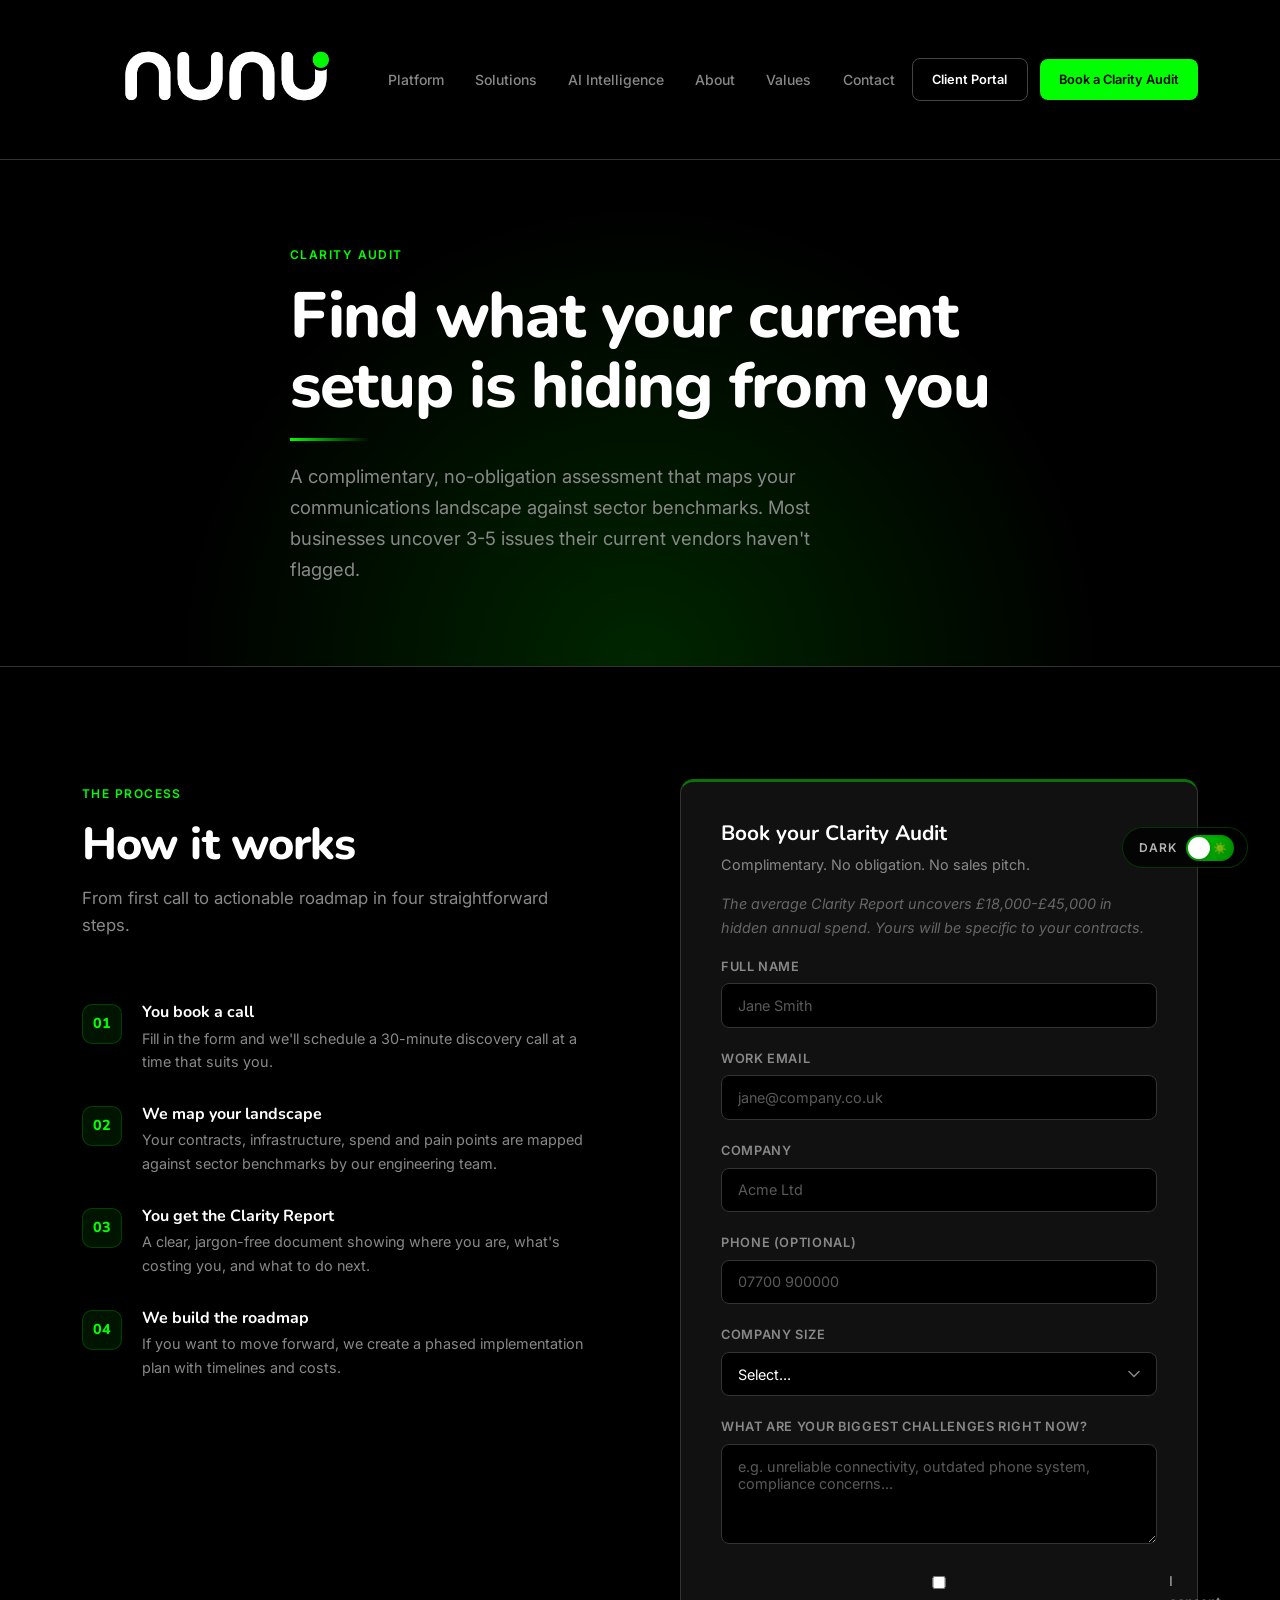
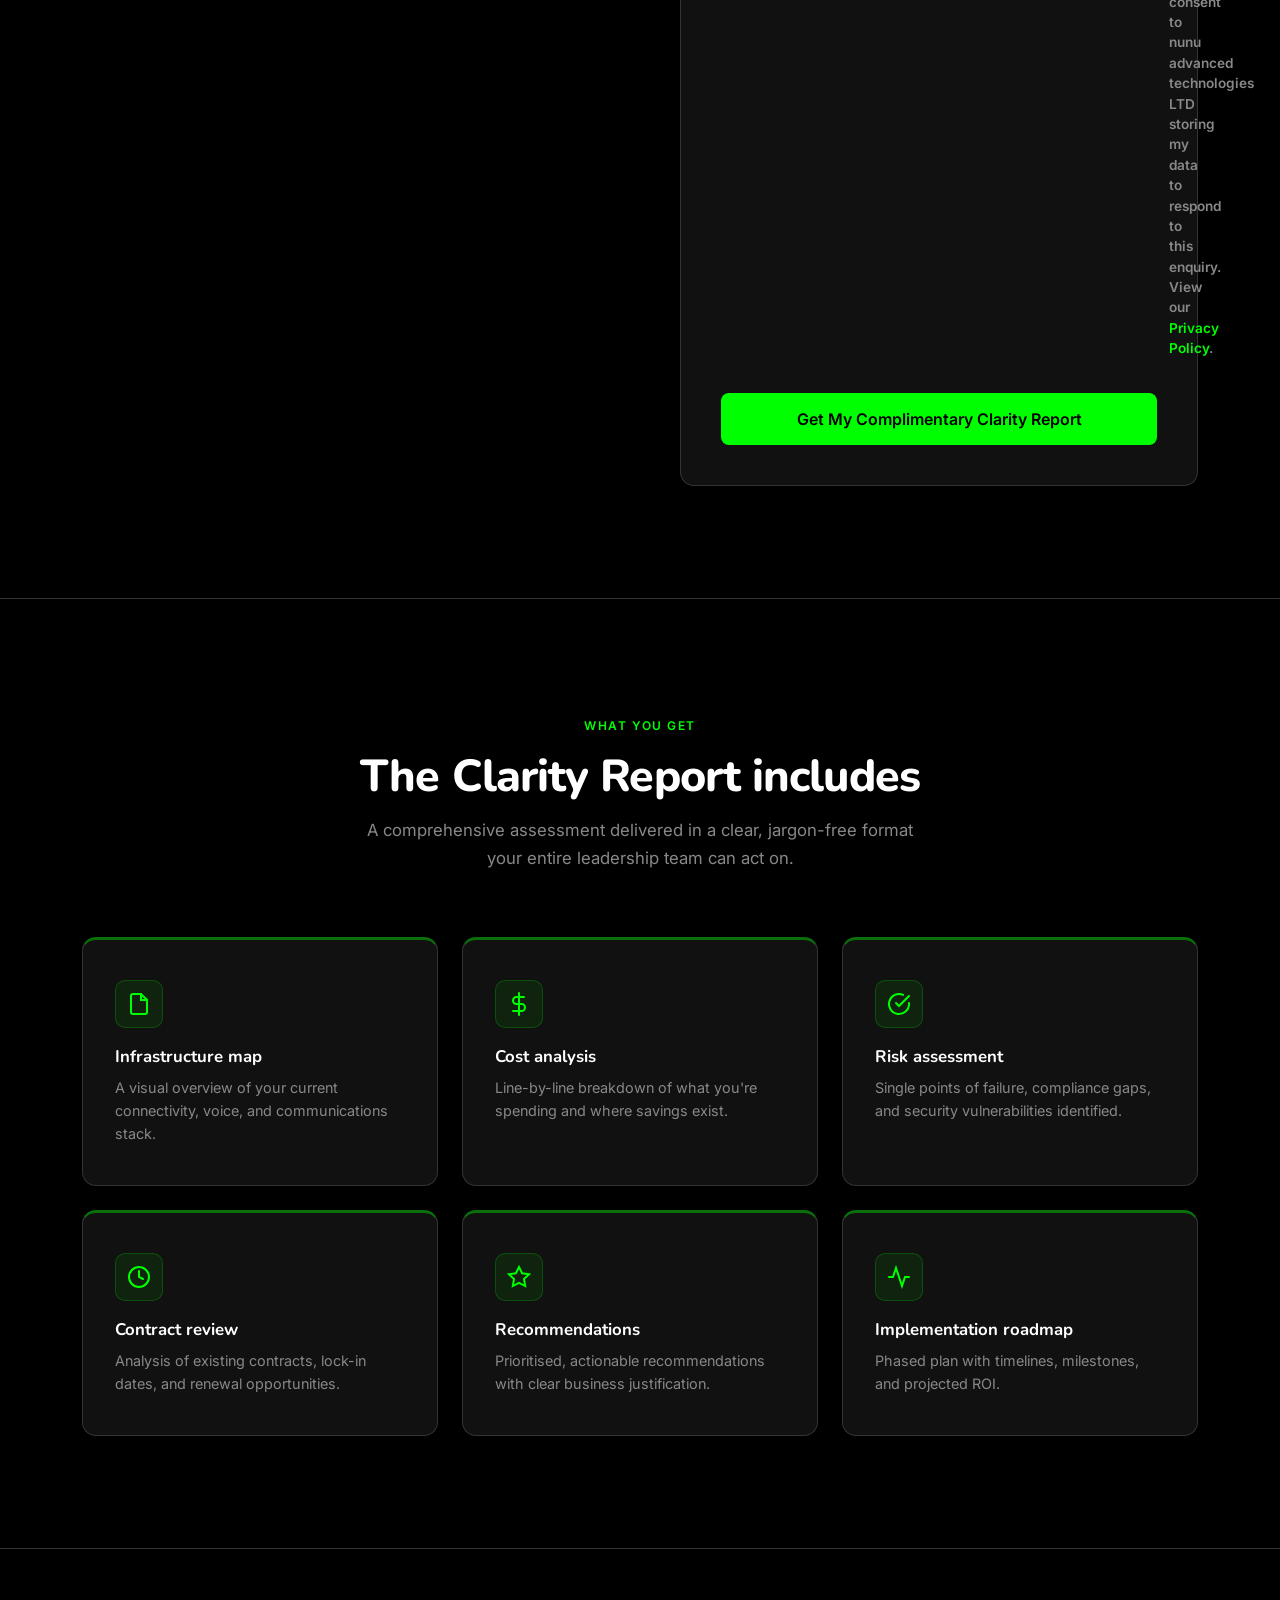
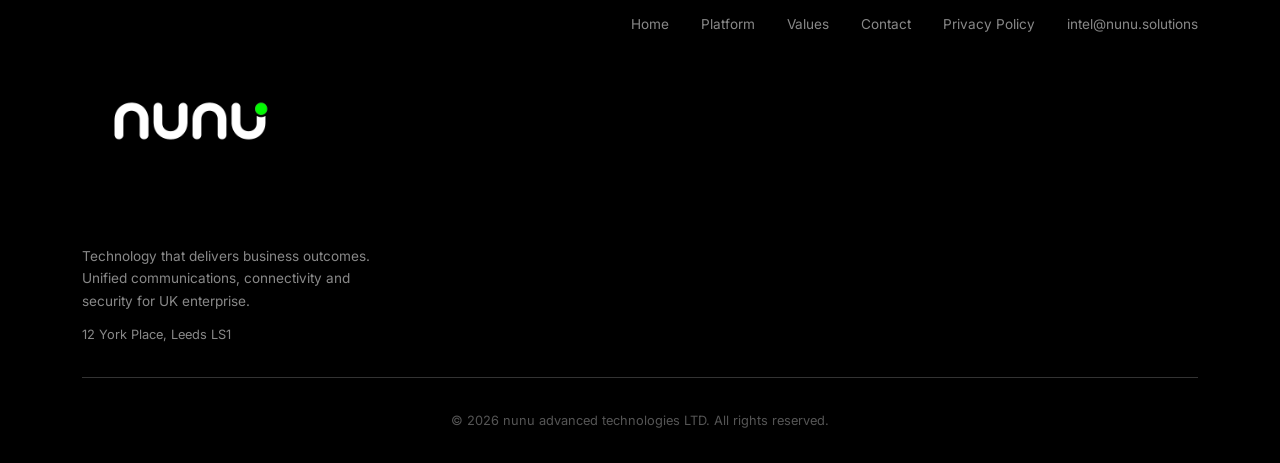
==== clarity-audit.html @ 564204bb "Light mode: pure white card backgrounds, no grey Replace all #F5F5F5 card backgrounds with #FFFFFF s" ====
<!DOCTYPE html>
<html lang="en">
<head>
    <meta charset="UTF-8">
    <meta name="viewport" content="width=device-width, initial-scale=1.0">
    <title>Free Clarity Audit | Communications Assessment | nunu</title>
    <link rel="icon" type="image/svg+xml" href="favicon.svg">
    <meta name="description" content="Book a free Clarity Audit. We assess your communications infrastructure, identify savings and give you a clear, actionable roadmap. No obligation.">
    <link rel="canonical" href="https://nunu.solutions/clarity-audit.html">
    <meta property="og:type" content="website">
    <meta property="og:url" content="https://nunu.solutions/clarity-audit.html">
    <meta property="og:title" content="Free Clarity Audit | Communications Assessment | nunu">
    <meta property="og:description" content="Book a free Clarity Audit. We assess your communications infrastructure, identify savings and give you a clear, actionable roadmap.">
    <meta property="og:image" content="https://nunu.solutions/nunu_Logo_High_Res_Asset.png">
    <meta name="twitter:card" content="summary">
    <meta name="twitter:title" content="Free Clarity Audit | Communications Assessment | nunu">
    <meta name="twitter:description" content="Book a free Clarity Audit. We assess your communications infrastructure, identify savings and give you a clear, actionable roadmap.">
    <link rel="stylesheet" href="theme-toggle.css?v=7">
    <script>(function(){var t=localStorage.getItem('nunu-theme');if(t)document.documentElement.setAttribute('data-theme',t);})()</script>
    <link rel="preconnect" href="https://fonts.googleapis.com">
    <link rel="preconnect" href="https://fonts.gstatic.com" crossorigin>
    <link href="https://fonts.googleapis.com/css2?family=Nunito:wght@400;600;700;800;900&family=Inter:wght@300;400;500;600&display=swap" rel="stylesheet">
    <style>
        *, *::before, *::after { box-sizing: border-box; margin: 0; padding: 0; }

        :root {
            --black: #000000;
            --white: #FFFFFF;
            --green: #00FF00;
            --muted: #888888;
            --border: #333333;
            --card-bg: #111111;
            --font-display: 'Nunito', sans-serif;
            --font-body: 'Inter', sans-serif;
            --nav-h: 160px;
            --max: 1180px;
            --ease: cubic-bezier(0.25, 0.46, 0.45, 0.94);
        }

        html { scroll-behavior: smooth; overflow-x: hidden; }

        body {
            background: var(--black);
            color: var(--white);
            font-family: var(--font-body);
            font-size: 16px;
            line-height: 1.65;
            overflow-x: hidden;
            -webkit-font-smoothing: antialiased;
        }

        h1, h2, h3, h4 { font-family: var(--font-display); font-weight: 800; line-height: 1.1; }
        h1 { font-size: clamp(2.4rem, 5vw, 4rem); letter-spacing: -0.02em; }
        h2 { font-size: clamp(1.8rem, 3.5vw, 2.8rem); letter-spacing: -0.02em; }
        h3 { font-size: 1.2rem; font-weight: 700; }
        p { color: var(--muted); }
        a { text-decoration: none; color: inherit; }

        .eyebrow {
            display: inline-block;
            font-family: var(--font-body);
            font-size: 0.75rem;
            font-weight: 600;
            letter-spacing: 0.12em;
            text-transform: uppercase;
            color: var(--green);
            margin-bottom: 1rem;
        }

        .container { max-width: var(--max); margin: 0 auto; padding: 0 2rem; }

        .btn {
            display: inline-flex;
            align-items: center;
            gap: 0.5rem;
            font-family: var(--font-body);
            font-size: 0.9rem;
            font-weight: 600;
            padding: 0.85rem 1.75rem;
            border-radius: 8px;
            cursor: pointer;
            transition: background 0.2s var(--ease), box-shadow 0.2s var(--ease), transform 0.2s var(--ease), border-color 0.2s var(--ease), color 0.2s var(--ease);
            border: none;
            white-space: nowrap;
        }

        .btn-primary { background: var(--green); color: var(--black); }
        .btn-primary:hover { background: #33ff33; box-shadow: 0 0 32px rgba(0,255,0,0.3); transform: translateY(-1px); }
        .btn-outline { background: transparent; color: var(--white); border: 1px solid #444; }
        .btn-outline:hover { border-color: var(--green); color: var(--green); transform: translateY(-1px); }
        .btn:active { transform: scale(0.97); }

        /* REVEAL ANIMATIONS */
        .reveal { opacity: 0; transform: translateY(30px); transition: opacity 0.7s var(--ease), transform 0.7s var(--ease); }
        .reveal.visible { opacity: 1; transform: translateY(0); }
        .reveal-delay-1 { transition-delay: 0.1s; }
        .reveal-delay-2 { transition-delay: 0.2s; }
        .reveal-delay-3 { transition-delay: 0.3s; }

        /* CURSOR GLOW */
        .cursor-glow {
            position: fixed;
            width: 600px;
            height: 600px;
            border-radius: 50%;
            background: radial-gradient(circle, rgba(0,255,0,0.06) 0%, transparent 70%);
            pointer-events: none;
            z-index: 0;
            transform: translate(-50%, -50%);
            transition: opacity 0.3s;
            opacity: 0;
        }
        .cursor-glow.active { opacity: 1; }

        /* GLOBAL POLISH */
        ::selection { background: rgba(0,255,0,0.25); color: var(--white); }
        a:focus-visible, .btn:focus-visible, button:focus-visible, input:focus-visible, select:focus-visible, textarea:focus-visible {
            outline: 2px solid var(--green);
            outline-offset: 2px;
        }
        html { scrollbar-width: thin; scrollbar-color: rgba(0,255,0,0.3) transparent; }
        ::-webkit-scrollbar { width: 8px; }
        ::-webkit-scrollbar-track { background: transparent; }
        ::-webkit-scrollbar-thumb { background: rgba(0,255,0,0.3); border-radius: 4px; }
        ::-webkit-scrollbar-thumb:hover { background: rgba(0,255,0,0.5); }

        /* PAGE TRANSITIONS */
        body {
            animation: page-fade-in 0.4s var(--ease) both;
        }
        @keyframes page-fade-in {
            from { opacity: 0; }
            to { opacity: 1; }
        }
        body.page-leaving {
            animation: page-fade-out 0.25s var(--ease) both;
        }
        @keyframes page-fade-out {
            from { opacity: 1; }
            to { opacity: 0; }
        }

        @keyframes fade-slide-up {
            from { opacity: 0; transform: translateY(25px); }
            to { opacity: 1; transform: translateY(0); }
        }
        .page-hero-inner > * {
            opacity: 0;
            animation: fade-slide-up 0.8s var(--ease) forwards;
        }
        .page-hero-inner .eyebrow { animation-delay: 0.1s; }
        .page-hero-inner h1 { animation-delay: 0.25s; }
        .page-hero-inner p { animation-delay: 0.4s; }

        .page-hero-inner h1::after {
            content: '';
            display: block;
            width: 0;
            height: 3px;
            background: linear-gradient(90deg, var(--green), transparent);
            margin-top: 1rem;
            animation: accent-grow 1s var(--ease) 0.6s forwards;
        }
        @keyframes accent-grow {
            to { width: 80px; }
        }

        /* NAV */
        nav {
            position: fixed;
            top: 0; left: 0; right: 0;
            z-index: 100;
            height: var(--nav-h);
            display: flex;
            align-items: center;
            background: rgba(0,0,0,0.92);
            backdrop-filter: blur(20px);
            -webkit-backdrop-filter: blur(20px);
            border-bottom: 1px solid var(--border);
        }
        .nav-inner {
            display: flex;
            align-items: center;
            justify-content: space-between;
            width: 100%;
            max-width: var(--max);
            margin: 0 auto;
            padding: 0 2rem;
        }
        .nav-logo img { height: 288px; width: auto; filter: brightness(0) invert(1); }
        .nav-links { display: flex; align-items: center; gap: 0.25rem; list-style: none; }
        .nav-links a {
            font-size: 0.875rem;
            font-weight: 500;
            color: var(--muted);
            padding: 0.5rem 0.85rem;
            border-radius: 6px;
            transition: color 0.2s, background 0.2s;
            white-space: nowrap;
        }
        .nav-links a:hover { color: var(--green); background: rgba(0,255,0,0.05); }
        .nav-actions { display: flex; align-items: center; gap: 0.75rem; }
        .nav-hamburger { display: none; flex-direction: column; gap: 5px; cursor: pointer; padding: 0.5rem; background: none; border: none; }
        .nav-hamburger span { display: block; width: 22px; height: 2px; background: var(--white); border-radius: 2px; transition: transform 0.3s var(--ease), opacity 0.3s var(--ease); }
        .nav-hamburger.active span:nth-child(1) { transform: rotate(45deg) translate(5px, 5px); }
        .nav-hamburger.active span:nth-child(2) { opacity: 0; }
        .nav-hamburger.active span:nth-child(3) { transform: rotate(-45deg) translate(5px, -5px); }
        .mobile-menu { position: fixed; inset: 0; z-index: 99; background: rgba(0,0,0,0.97); backdrop-filter: blur(20px); -webkit-backdrop-filter: blur(20px); display: flex; flex-direction: column; align-items: center; justify-content: center; gap: 0.5rem; opacity: 0; pointer-events: none; transition: opacity 0.3s var(--ease); }
        .mobile-menu.open { opacity: 1; pointer-events: auto; }
        .mobile-menu a { font-family: var(--font-display); font-size: 1.75rem; font-weight: 800; color: var(--white); padding: 0.5rem 1rem; transition: color 0.2s, transform 0.3s var(--ease), opacity 0.3s var(--ease); transform: translateY(10px); opacity: 0; }
        .mobile-menu.open a { transform: translateY(0); opacity: 1; }
        .mobile-menu.open a:nth-child(1) { transition-delay: 0.05s; }
        .mobile-menu.open a:nth-child(2) { transition-delay: 0.1s; }
        .mobile-menu.open a:nth-child(3) { transition-delay: 0.15s; }
        .mobile-menu.open a:nth-child(4) { transition-delay: 0.2s; }
        .mobile-menu.open a:nth-child(5) { transition-delay: 0.25s; }
        .mobile-menu.open a:nth-child(6) { transition-delay: 0.3s; }
        .mobile-menu.open a:nth-child(7) { transition-delay: 0.35s; }
        .mobile-menu.open a:nth-child(8) { transition-delay: 0.4s; }
        .mobile-menu a:hover { color: var(--green); }
        .mobile-menu .btn { margin-top: 1rem; font-size: 1rem; padding: 1rem 2rem; }
        .mobile-close { position: absolute; top: 1.5rem; right: 1.5rem; background: none; border: none; color: var(--white); font-size: 2rem; cursor: pointer; line-height: 1; }

        @media (max-width: 1024px) {
            .nav-links a { font-size: 0.8rem; padding: 0.4rem 0.6rem; }
            .nav-actions .btn { font-size: 0.8rem; padding: 0.65rem 1.25rem; }
        }

        @media (max-width: 768px) {
            .nav-links { display: none; }
            .nav-actions .btn { display: none; }
            .nav-hamburger { display: flex; }
            .nav-logo img { height: 80px; }
            nav { --nav-h: 100px; }
            .nav-actions .btn-primary { font-size: 0.78rem; padding: 0.65rem 1rem; }
            .nav-actions .btn { font-size: 0.8rem; padding: 0.6rem 1rem; }
        }

        @media (prefers-reduced-motion: reduce) {
            *, *::before, *::after {
                animation-duration: 0.01ms !important;
                transition-duration: 0.01ms !important;
            }
            .cursor-glow { display: none !important; }
            .reveal { opacity: 1; transform: none; }
        }

        /* PAGE HERO */
        .page-hero {
            min-height: 60vh;
            display: flex;
            align-items: center;
            position: relative;
            overflow: hidden;
            padding: calc(var(--nav-h) + 5rem) 0 5rem;
            border-bottom: 1px solid var(--border);
        }
        .page-hero::before {
            content: '';
            position: absolute;
            inset: 0;
            z-index: 0;
            background: radial-gradient(circle 60vw at 50% 100%, rgba(0,255,0,0.15) 0%, transparent 60%);
        }
        .page-hero-inner {
            max-width: 700px;
            position: relative;
            z-index: 1;
        }
        .page-hero p {
            font-size: 1.15rem;
            margin-top: 1.25rem;
            max-width: 580px;
            line-height: 1.7;
        }

        /* PROCESS SECTION */
        .process-section {
            padding: 7rem 0;
            position: relative;
        }
        .process-header {
            margin-bottom: 4rem;
        }
        .process-header h2 { margin-bottom: 1rem; }
        .process-header p { max-width: 560px; font-size: 1.05rem; }

        .audit-layout {
            display: grid;
            grid-template-columns: 1fr 1fr;
            gap: 5rem;
        }

        .process-steps { display: flex; flex-direction: column; gap: 2rem; }
        .process-step { display: flex; gap: 1.25rem; align-items: flex-start; }
        .step-num {
            flex-shrink: 0;
            width: 40px;
            height: 40px;
            border-radius: 10px;
            background: rgba(0,255,0,0.08);
            border: 1px solid rgba(0,255,0,0.2);
            display: flex;
            align-items: center;
            justify-content: center;
            font-family: var(--font-display);
            font-weight: 800;
            font-size: 0.9rem;
            color: var(--green);
        }
        .step-content h4 { font-size: 1rem; font-weight: 700; margin-bottom: 0.3rem; }
        .step-content p { font-size: 0.9rem; }

        /* FORM */
        .audit-form-card {
            background: var(--card-bg);
            border: 1px solid var(--border);
            border-top: 3px solid rgba(0,255,0,0.4);
            border-radius: 14px;
            padding: 2.5rem;
            position: sticky;
            top: calc(var(--nav-h) + 2rem);
            transition: border-color 0.3s, box-shadow 0.3s;
        }
        .audit-form-card:hover {
            border-top-color: var(--green);
            box-shadow: 0 0 30px rgba(0,255,0,0.08);
        }
        .audit-form-card h3 { font-size: 1.3rem; margin-bottom: 0.5rem; }
        .audit-form-card > p { font-size: 0.9rem; margin-bottom: 1rem; }
        .form-group { margin-bottom: 1.25rem; }
        .form-group label {
            display: block;
            font-size: 0.8rem;
            font-weight: 600;
            color: var(--muted);
            margin-bottom: 0.4rem;
            text-transform: uppercase;
            letter-spacing: 0.05em;
        }
        .form-group input, .form-group select, .form-group textarea {
            width: 100%;
            background: var(--black);
            border: 1px solid var(--border);
            border-radius: 8px;
            padding: 0.8rem 1rem;
            color: var(--white);
            font-family: var(--font-body);
            font-size: 0.9rem;
            transition: border-color 0.2s;
        }
        .form-group input:focus, .form-group select:focus, .form-group textarea:focus {
            outline: none;
            border-color: var(--green);
            box-shadow: 0 0 20px rgba(0,255,0,0.15);
        }
        .form-group input::placeholder, .form-group textarea::placeholder {
            color: rgba(255,255,255,0.35);
        }
        .form-group textarea { resize: vertical; min-height: 100px; }
        .form-group select {
            appearance: none;
            background-image: url("data:image/svg+xml,%3Csvg width='12' height='8' viewBox='0 0 12 8' fill='none' xmlns='http://www.w3.org/2000/svg'%3E%3Cpath d='M1 1.5L6 6.5L11 1.5' stroke='%23888' stroke-width='1.5' stroke-linecap='round'/%3E%3C/svg%3E");
            background-repeat: no-repeat;
            background-position: right 1rem center;
            padding-right: 2.5rem;
        }
        .form-submit {
            width: 100%;
            margin-top: 0.5rem;
            justify-content: center;
            font-size: 1rem;
            padding: 1rem;
        }
        .btn-primary.loading {
            pointer-events: none;
            opacity: 0.7;
            position: relative;
        }
        .btn-primary.loading::after {
            content: '';
            width: 16px;
            height: 16px;
            border: 2px solid transparent;
            border-top-color: var(--black);
            border-radius: 50%;
            animation: spin 0.6s linear infinite;
            margin-left: 0.5rem;
        }
        @keyframes spin {
            to { transform: rotate(360deg); }
        }

        /* CURIOSITY TEASER */
        .curiosity-teaser {
            font-size: 0.85rem;
            color: #666;
            font-style: italic;
            margin-bottom: 1.5rem;
        }

        /* DELIVERABLES */
        .deliverables {
            padding: 7rem 0;
            border-top: 1px solid var(--border);
        }
        .deliverables-header {
            text-align: center;
            margin-bottom: 4rem;
        }
        .deliverables-header h2 {
            margin-bottom: 1rem;
        }
        .deliverables-header p {
            max-width: 560px;
            margin: 0 auto;
            font-size: 1.05rem;
        }
        .deliverables-grid {
            display: grid;
            grid-template-columns: repeat(3, 1fr);
            gap: 1.5rem;
        }
        .deliverable-card {
            background: var(--card-bg);
            border: 1px solid var(--border);
            border-top: 3px solid rgba(0,255,0,0.4);
            border-radius: 14px;
            padding: 2.5rem 2rem;
            position: relative;
            overflow: hidden;
            transition: border-color 0.3s, box-shadow 0.3s, transform 0.3s var(--ease);
        }
        .deliverable-card::before {
            content: '';
            position: absolute;
            inset: -1px;
            border-radius: 14px;
            padding: 1px;
            background: linear-gradient(135deg, transparent 40%, rgba(0,255,0,0.6) 50%, transparent 60%);
            background-size: 300% 300%;
            -webkit-mask: linear-gradient(#fff 0 0) content-box, linear-gradient(#fff 0 0);
            -webkit-mask-composite: xor;
            mask-composite: exclude;
            opacity: 0;
            transition: opacity 0.3s var(--ease);
            pointer-events: none;
        }
        .deliverable-card:hover::before {
            opacity: 1;
            animation: border-glow 2s linear infinite;
        }
        @keyframes border-glow {
            0% { background-position: 0% 0%; }
            50% { background-position: 100% 100%; }
            100% { background-position: 0% 0%; }
        }
        .deliverable-card:hover {
            border-top-color: var(--green);
            box-shadow: 0 0 40px rgba(0,255,0,0.15), inset 0 1px 0 rgba(255,255,255,0.03);
            transform: translateY(-3px);
            position: relative;
            z-index: 2;
        }
        .deliverable-icon {
            width: 48px;
            height: 48px;
            border-radius: 10px;
            background: rgba(0,255,0,0.08);
            border: 1px solid rgba(0,255,0,0.2);
            display: flex;
            align-items: center;
            justify-content: center;
            color: var(--green);
            margin-bottom: 1.25rem;
        }
        .deliverable-card h3 { margin-bottom: 0.6rem; font-size: 1.05rem; }
        .deliverable-card p { font-size: 0.9rem; line-height: 1.6; }

        @media (min-width: 769px) and (max-width: 1024px) {
            .deliverables-grid { grid-template-columns: repeat(2, 1fr); }
        }
        @media (max-width: 768px) {
            .audit-layout { grid-template-columns: 1fr; gap: 3rem; }
            .audit-form-card { position: static; }
            .deliverables-grid { grid-template-columns: 1fr; max-width: 400px; margin: 0 auto; }
            .page-hero { min-height: auto; padding-top: calc(var(--nav-h) + 2rem); padding-bottom: 3rem; }
        }

        /* FOOTER */
        footer {
            padding: 4rem 0 2rem;
            border-top: 1px solid var(--border);
        }
        .footer-inner {
            display: flex;
            align-items: flex-start;
            justify-content: space-between;
            flex-wrap: wrap;
            gap: 2rem;
        }
        .footer-logo img {
            height: 216px;
            width: auto;
            margin-bottom: 1rem;
            display: block;
            filter: brightness(0) invert(1);
        }
        .footer-links {
            display: flex;
            gap: 2rem;
            flex-wrap: wrap;
        }
        .footer-links a {
            font-size: 0.85rem;
            color: var(--muted);
            transition: color 0.2s;
        }
        .footer-links a:hover { color: var(--white); }
        .footer-copy {
            width: 100%;
            text-align: center;
            padding-top: 2rem;
            margin-top: 2rem;
            border-top: 1px solid var(--border);
            font-size: 0.8rem;
            color: #555;
        }

        .mobile-close { min-width: 44px; min-height: 44px; display: flex; align-items: center; justify-content: center; }

        @media (max-width: 768px) {
            .footer-logo img { height: 80px; }
            .footer-links a { padding: 0.5rem 0; display: inline-block; min-height: 44px; line-height: 44px; }
            .audit-form-card { padding: 1.5rem; }
        }

        @media (max-width: 375px) {
            .container { padding: 0 1rem; }
        }
    </style>
</head>
<body>
<div class="cursor-glow" id="cursor-glow"></div>

<!-- NAV -->
<nav>
    <div class="nav-inner">
        <a class="nav-logo" href="index.html">
            <img src="nunu_Logo_High_Res_Asset.png" alt="nunu">
        </a>
        <ul class="nav-links">
            <li><a href="platform.html">Platform</a></li>
            <li><a href="index.html#solutions">Solutions</a></li>
            <li><a href="index.html#ai-intelligence">AI Intelligence</a></li>
            <li><a href="index.html#about">About</a></li>
            <li><a href="values.html">Values</a></li>
            <li><a href="contact-us.html">Contact</a></li>
        </ul>
        <div class="nav-actions">
            <a href="portal.html" class="btn btn-outline" style="font-size:0.8rem; padding:0.6rem 1.2rem;">Client Portal</a>
            <a href="clarity-audit.html" class="btn btn-primary" style="font-size:0.8rem; padding:0.6rem 1.2rem;">Book a Clarity Audit</a>
            <button class="nav-hamburger" id="hamburger" aria-label="Open menu">
                <span></span><span></span><span></span>
            </button>
        </div>
    </div>
</nav>

<!-- MOBILE MENU -->
<div class="mobile-menu" id="mobile-menu">
    <button class="mobile-close" id="mobile-close" aria-label="Close menu">&times;</button>
    <a href="platform.html">Platform</a>
    <a href="index.html#solutions">Solutions</a>
    <a href="index.html#ai-intelligence">AI Intelligence</a>
    <a href="index.html#about">About</a>
    <a href="values.html">Values</a>
    <a href="contact-us.html">Contact</a>
    <a href="portal.html">Client Portal</a>
    <a class="btn btn-primary" href="clarity-audit.html">Book a Clarity Audit</a>
</div>

<main>

<!-- PAGE HERO -->
<section class="page-hero">
    <div class="container">
        <div class="page-hero-inner reveal">
            <span class="eyebrow">Clarity Audit</span>
            <h1>Find what your current setup is hiding from you</h1>
            <p>A complimentary, no-obligation assessment that maps your communications landscape against sector benchmarks. Most businesses uncover 3-5 issues their current vendors haven't flagged.</p>
        </div>
    </div>
</section>

<!-- PROCESS + FORM -->
<section class="process-section">
    <div class="container">
        <div class="audit-layout">
            <div class="reveal">
                <div class="process-header">
                    <span class="eyebrow">The Process</span>
                    <h2>How it works</h2>
                    <p>From first call to actionable roadmap in four straightforward steps.</p>
                </div>
                <div class="process-steps">
                    <div class="process-step">
                        <div class="step-num">01</div>
                        <div class="step-content">
                            <h4>You book a call</h4>
                            <p>Fill in the form and we'll schedule a 30-minute discovery call at a time that suits you.</p>
                        </div>
                    </div>
                    <div class="process-step">
                        <div class="step-num">02</div>
                        <div class="step-content">
                            <h4>We map your landscape</h4>
                            <p>Your contracts, infrastructure, spend and pain points are mapped against sector benchmarks by our engineering team.</p>
                        </div>
                    </div>
                    <div class="process-step">
                        <div class="step-num">03</div>
                        <div class="step-content">
                            <h4>You get the Clarity Report</h4>
                            <p>A clear, jargon-free document showing where you are, what's costing you, and what to do next.</p>
                        </div>
                    </div>
                    <div class="process-step">
                        <div class="step-num">04</div>
                        <div class="step-content">
                            <h4>We build the roadmap</h4>
                            <p>If you want to move forward, we create a phased implementation plan with timelines and costs.</p>
                        </div>
                    </div>
                </div>
            </div>

            <div class="audit-form-card reveal reveal-delay-1">
                <h3>Book your Clarity Audit</h3>
                <p>Complimentary. No obligation. No sales pitch.</p>
                <p class="curiosity-teaser">The average Clarity Report uncovers &pound;18,000-&pound;45,000 in hidden annual spend. Yours will be specific to your contracts.</p>
                <form action="#" method="POST">
                    <div class="form-group">
                        <label for="name">Full name</label>
                        <input type="text" id="name" name="name" required placeholder="Jane Smith">
                    </div>
                    <div class="form-group">
                        <label for="email">Work email</label>
                        <input type="email" id="email" name="email" required placeholder="jane@company.co.uk">
                    </div>
                    <div class="form-group">
                        <label for="company">Company</label>
                        <input type="text" id="company" name="company" required placeholder="Acme Ltd">
                    </div>
                    <div class="form-group">
                        <label for="phone">Phone (optional)</label>
                        <input type="tel" id="phone" name="phone" placeholder="07700 900000">
                    </div>
                    <div class="form-group">
                        <label for="employees">Company size</label>
                        <select id="employees" name="employees">
                            <option value="">Select...</option>
                            <option>10–50 employees</option>
                            <option>51–200 employees</option>
                            <option>201–500 employees</option>
                            <option>500+ employees</option>
                        </select>
                    </div>
                    <div class="form-group">
                        <label for="message">What are your biggest challenges right now?</label>
                        <textarea id="message" name="message" placeholder="e.g. unreliable connectivity, outdated phone system, compliance concerns..."></textarea>
                    </div>
                    <div class="form-group" style="display: flex; align-items: flex-start; gap: 0.75rem; max-width: 100%;">
                        <input type="checkbox" id="gdpr-consent-audit" name="gdpr_consent" required style="margin-top: 0.3rem; accent-color: #00FF00; flex-shrink: 0;">
                        <label for="gdpr-consent-audit" style="font-size: 0.85rem; color: var(--muted); line-height: 1.5; text-transform: none; letter-spacing: normal; min-width: 0;">I consent to nunu advanced technologies LTD storing my data to respond to this enquiry. View our <a href="privacy.html" style="color: var(--green);">Privacy Policy</a>.</label>
                    </div>
                    <button type="submit" class="btn btn-primary form-submit">Get My Complimentary Clarity Report</button>
                </form>
            </div>
        </div>
    </div>
</section>

<!-- DELIVERABLES -->
<section class="deliverables">
    <div class="container">
        <div class="deliverables-header reveal">
            <span class="eyebrow">What you get</span>
            <h2>The Clarity Report includes</h2>
            <p>A comprehensive assessment delivered in a clear, jargon-free format your entire leadership team can act on.</p>
        </div>
        <div class="deliverables-grid">
            <div class="deliverable-card reveal reveal-delay-1">
                <div class="deliverable-icon">
                    <svg width="24" height="24" viewBox="0 0 24 24" fill="none" stroke="currentColor" stroke-width="2" stroke-linecap="round"><path d="M14 2H6a2 2 0 00-2 2v16a2 2 0 002 2h12a2 2 0 002-2V8z"/><polyline points="14 2 14 8 20 8"/></svg>
                </div>
                <h3>Infrastructure map</h3>
                <p>A visual overview of your current connectivity, voice, and communications stack.</p>
            </div>
            <div class="deliverable-card reveal reveal-delay-2">
                <div class="deliverable-icon">
                    <svg width="24" height="24" viewBox="0 0 24 24" fill="none" stroke="currentColor" stroke-width="2" stroke-linecap="round"><line x1="12" y1="1" x2="12" y2="23"/><path d="M17 5H9.5a3.5 3.5 0 000 7h5a3.5 3.5 0 010 7H6"/></svg>
                </div>
                <h3>Cost analysis</h3>
                <p>Line-by-line breakdown of what you're spending and where savings exist.</p>
            </div>
            <div class="deliverable-card reveal reveal-delay-3">
                <div class="deliverable-icon">
                    <svg width="24" height="24" viewBox="0 0 24 24" fill="none" stroke="currentColor" stroke-width="2" stroke-linecap="round"><path d="M22 11.08V12a10 10 0 11-5.93-9.14"/><polyline points="22 4 12 14.01 9 11.01"/></svg>
                </div>
                <h3>Risk assessment</h3>
                <p>Single points of failure, compliance gaps, and security vulnerabilities identified.</p>
            </div>
            <div class="deliverable-card reveal reveal-delay-1">
                <div class="deliverable-icon">
                    <svg width="24" height="24" viewBox="0 0 24 24" fill="none" stroke="currentColor" stroke-width="2" stroke-linecap="round"><circle cx="12" cy="12" r="10"/><polyline points="12 6 12 12 16 14"/></svg>
                </div>
                <h3>Contract review</h3>
                <p>Analysis of existing contracts, lock-in dates, and renewal opportunities.</p>
            </div>
            <div class="deliverable-card reveal reveal-delay-2">
                <div class="deliverable-icon">
                    <svg width="24" height="24" viewBox="0 0 24 24" fill="none" stroke="currentColor" stroke-width="2" stroke-linecap="round"><polygon points="12 2 15.09 8.26 22 9.27 17 14.14 18.18 21.02 12 17.77 5.82 21.02 7 14.14 2 9.27 8.91 8.26 12 2"/></svg>
                </div>
                <h3>Recommendations</h3>
                <p>Prioritised, actionable recommendations with clear business justification.</p>
            </div>
            <div class="deliverable-card reveal reveal-delay-3">
                <div class="deliverable-icon">
                    <svg width="24" height="24" viewBox="0 0 24 24" fill="none" stroke="currentColor" stroke-width="2" stroke-linecap="round"><polyline points="22 12 18 12 15 21 9 3 6 12 2 12"/></svg>
                </div>
                <h3>Implementation roadmap</h3>
                <p>Phased plan with timelines, milestones, and projected ROI.</p>
            </div>
        </div>
    </div>
</section>

</main>

<!-- FOOTER -->
<footer>
    <div class="container">
        <div class="footer-inner">
            <div>
                <div class="footer-logo">
                    <img src="nunu_Logo_High_Res_Asset.png" alt="nunu">
                </div>
                <p style="font-size: 0.85rem; color: var(--muted); max-width: 300px;">Technology that delivers business outcomes. Unified communications, connectivity and security for UK enterprise.</p>
                <p style="font-size: 0.8rem; color: var(--muted); margin-top: 0.75rem;">12 York Place, Leeds LS1</p>
            </div>
            <div class="footer-links">
                <a href="index.html">Home</a>
                <a href="platform.html">Platform</a>
                <a href="values.html">Values</a>
                <a href="contact-us.html">Contact</a>
                <a href="privacy.html">Privacy Policy</a>
                <a href="mailto:intel@nunu.solutions">intel@nunu.solutions</a>
            </div>
        </div>
        <div class="footer-copy">
            &copy; 2026 nunu advanced technologies LTD. All rights reserved.
        </div>
    </div>
</footer>

<!-- JAVASCRIPT -->
<script>
    // Mobile menu
    const hamburger = document.getElementById('hamburger');
    const mobileMenu = document.getElementById('mobile-menu');
    const mobileClose = document.getElementById('mobile-close');
    hamburger.addEventListener('click', () => { mobileMenu.classList.add('open'); hamburger.classList.add('active'); });
    mobileClose.addEventListener('click', () => { mobileMenu.classList.remove('open'); hamburger.classList.remove('active'); });
    mobileMenu.querySelectorAll('a').forEach(a => a.addEventListener('click', () => { mobileMenu.classList.remove('open'); hamburger.classList.remove('active'); }));

    // Scroll-reveal with IntersectionObserver
    const revealObserver = new IntersectionObserver((entries) => {
        entries.forEach(entry => {
            if (entry.isIntersecting) {
                entry.target.classList.add('visible');
            }
        });
    }, { threshold: 0.15 });

    document.querySelectorAll('.reveal').forEach(el => revealObserver.observe(el));

    // Parallax + blur-out on hero
    const heroEl = document.querySelector('.page-hero');
    const heroInner = document.querySelector('.page-hero-inner');
    if (heroEl && heroInner) {
        let ticking = false;
        window.addEventListener('scroll', () => {
            if (!ticking) {
                requestAnimationFrame(() => {
                    const scrollY = window.scrollY;
                    const heroH = heroEl.offsetHeight;
                    if (scrollY < heroH) {
                        const raw = scrollY / heroH;
                        const deadZone = 0.4;
                        const progress = raw < deadZone ? 0 : (raw - deadZone) / (1 - deadZone);
                        heroInner.style.transform = 'translateY(' + (scrollY * 0.1) + 'px)';
                        heroInner.style.opacity = 1 - (progress * 0.85);
                        heroInner.style.filter = 'blur(' + (progress * 4) + 'px)';
                    }
                    ticking = false;
                });
                ticking = true;
            }
        });
    }

    // Smooth page transitions
    document.querySelectorAll('a[href]').forEach(link => {
        const href = link.getAttribute('href');
        if (href && !href.startsWith('mailto:') && !href.startsWith('tel:') && !href.startsWith('http') && !href.startsWith('#') && href !== '') {
            link.addEventListener('click', function(e) {
                e.preventDefault();
                const target = this.getAttribute('href');
                document.body.classList.add('page-leaving');
                setTimeout(() => { window.location.href = target; }, 250);
            });
        }
    });

    // Cursor glow
    const glow = document.getElementById('cursor-glow');
    if (glow) {
        let glowActive = false;
        document.addEventListener('mousemove', (e) => {
            if (!glowActive) { glow.classList.add('active'); glowActive = true; }
            glow.style.left = e.clientX + 'px';
            glow.style.top = e.clientY + 'px';
        });
        document.addEventListener('mouseleave', () => { glow.classList.remove('active'); glowActive = false; });
    }
</script>
<script type="application/ld+json">
{"@context":"https://schema.org","@type":"Service","name":"Clarity Audit","description":"A free, no-obligation technology review that maps your current environment and identifies opportunities for improvement.","provider":{"@type":"Organization","name":"nunu advanced technologies LTD","url":"https://nunu.solutions"},"url":"https://nunu.solutions/clarity-audit.html","isRelatedTo":"Technology Consulting","areaServed":"GB"}
</script>
<div class="theme-toggle-container" id="theme-toggle-container"><span class="toggle-label" id="toggle-label">Dark</span><button class="theme-toggle" id="theme-toggle" aria-label="Toggle light/dark mode">
    <span class="toggle-track" style="position:relative;">
        <span class="toggle-icon-moon">&#127769;</span>
        <span class="toggle-icon-sun">&#9728;&#65039;</span>
        <span class="toggle-thumb"></span>
    </span>
</button></div>
<script src="logo-loader.js"></script>
<script src="theme-toggle.js"></script>
</body>
</html>
---- theme-toggle.css ----
/* ========== LIGHT MODE OVERRIDES ========== */

html[data-theme="light"] {
    --black: #FFFFFF;
    --white: #111111;
    --green: #00AA00;
    --muted: #666666;
    --border: rgba(0,170,0,0.6);
    --card-bg: #FFFFFF;
}

/* Body & backgrounds */
html[data-theme="light"] body {
    background: #FFFFFF;
    color: #111111;
}

/* Nav */
html[data-theme="light"] nav {
    background: rgba(255,255,255,0.95);
    border-bottom-color: #DDDDDD;
}

/* Nav logo — keep original black logo */
html[data-theme="light"] .nav-logo img {
    filter: none !important;
}

/* Footer logo — keep original black logo */
html[data-theme="light"] .footer-logo img {
    filter: none !important;
}

/* Nav links */
html[data-theme="light"] .nav-links a {
    color: #666666;
}
html[data-theme="light"] .nav-links a:hover,
html[data-theme="light"] .nav-links a.active {
    color: #00AA00;
    background: rgba(0,170,0,0.06);
}

/* Nav buttons */
html[data-theme="light"] .btn-outline {
    color: #111111;
    border-color: #CCCCCC;
}
html[data-theme="light"] .btn-outline:hover {
    border-color: #00AA00;
    color: #00AA00;
}
html[data-theme="light"] .btn-primary {
    background: #00AA00;
    color: #FFFFFF;
}
html[data-theme="light"] .btn-primary:hover {
    background: #00CC00;
    box-shadow: 0 0 24px rgba(0,170,0,0.25);
}

/* Hamburger */
html[data-theme="light"] .nav-hamburger span {
    background: #111111;
}

/* Mobile menu */
html[data-theme="light"] .mobile-menu {
    background: rgba(255,255,255,0.98);
}
html[data-theme="light"] .mobile-menu a {
    color: #111111;
}
html[data-theme="light"] .mobile-menu a:hover {
    color: #00AA00;
}
html[data-theme="light"] .mobile-close {
    color: #111111;
}

/* Hero section */
html[data-theme="light"] .hero {
    background: #FFFFFF;
}
html[data-theme="light"] .hero::before {
    background: radial-gradient(circle 60vw at 0% 100%, rgba(0,170,0,0.12) 0%, rgba(0,120,0,0.04) 55%, transparent 75%) !important;
}
html[data-theme="light"] .hero::after {
    box-shadow: 0 -1px 0 rgba(0,170,0,0.3), 0 -2px 8px rgba(0,170,0,0.12), 0 -8px 30px rgba(0,170,0,0.06), 0 -20px 80px rgba(0,170,0,0.03) !important;
}
html[data-theme="light"] .hero-content h1 {
    color: #111111;
}
html[data-theme="light"] .hero-content h1 span {
    color: #00AA00;
}
html[data-theme="light"] .hero-sub {
    color: #555555;
}
html[data-theme="light"] .hero-teaser {
    color: #777777 !important;
}
html[data-theme="light"] .hero-badge {
    background: rgba(0,170,0,0.08);
    border-color: rgba(0,170,0,0.2);
    color: #00AA00;
}

/* Page hero (inner pages) */
html[data-theme="light"] .page-hero {
    background: #FFFFFF;
}

/* Eyebrow */
html[data-theme="light"] .eyebrow {
    color: #00AA00;
}

/* Paragraphs / muted text */
html[data-theme="light"] p {
    color: #666666;
}

/* Cards — evidence, capability, overview */
html[data-theme="light"] .evidence-card,
html[data-theme="light"] .cap-card,
html[data-theme="light"] .overview-card {
    background: #FFFFFF;
    border-color: rgba(0,170,0,0.6);
}
html[data-theme="light"] .evidence-card:hover,
html[data-theme="light"] .cap-card:hover {
    border-color: #00CC00;
    box-shadow: none;
}
html[data-theme="light"] .overview-card:hover {
    border-color: #00CC00;
    box-shadow: none;
}

/* Card animated border glow — disable in light mode, use clean border instead */
html[data-theme="light"] .evidence-card::before,
html[data-theme="light"] .cap-card::before {
    display: none !important;
}

/* Evidence numbers */
html[data-theme="light"] .evidence-number {
    color: #00AA00;
}

/* Icon containers */
html[data-theme="light"] .cap-icon,
html[data-theme="light"] .ai-cap-icon {
    background: rgba(0,170,0,0.06);
    border-color: rgba(0,170,0,0.3);
}

/* Tags */
html[data-theme="light"] .tag {
    background: rgba(0,170,0,0.06);
    border-color: rgba(0,170,0,0.15);
    color: #00AA00;
}

/* Stat grid */
html[data-theme="light"] .service-stat-val {
    color: #00AA00;
}

/* Timeline */
html[data-theme="light"] .timeline::before {
    background: linear-gradient(to bottom, #00AA00, rgba(0,170,0,0.15));
}
html[data-theme="light"] .timeline-dot {
    background: #FFFFFF;
    border-color: #00AA00;
    color: #00AA00;
}

/* CTA section */
html[data-theme="light"] .cta-section {
    background: #FFFFFF;
}
html[data-theme="light"] .cta-section::before {
    background: linear-gradient(90deg, transparent, rgba(0,170,0,0.15), transparent);
}

/* AI section */
html[data-theme="light"] .ai-visual {
    border-color: rgba(0,170,0,0.6);
}
html[data-theme="light"] .ai-visual::before {
    background: radial-gradient(circle at 30% 40%, rgba(0,170,0,0.06) 0%, transparent 60%);
}
html[data-theme="light"] .ai-feature {
    border-color: rgba(0,170,0,0.6);
}
html[data-theme="light"] .ai-feature:hover {
    border-color: #00CC00;
    box-shadow: none;
    background: transparent;
}
html[data-theme="light"] .ai-cap {
    background: rgba(0,170,0,0.03);
    border-color: rgba(0,170,0,0.6);
}

/* Platform nav bar (platform.html sticky nav) */
html[data-theme="light"] .platform-nav-bar {
    background: rgba(255,255,255,0.95);
}
html[data-theme="light"] .platform-nav-bar::after {
    background: linear-gradient(to right, transparent, rgba(255,255,255,0.95)) !important;
}
html[data-theme="light"] .platform-nav-links a {
    color: #666666;
}
html[data-theme="light"] .platform-nav-links a:hover,
html[data-theme="light"] .platform-nav-links a.active {
    color: #00AA00;
}

/* Forms */
html[data-theme="light"] .form-group input,
html[data-theme="light"] .form-group select,
html[data-theme="light"] .form-group textarea {
    background: #FFFFFF;
    border-color: #DDDDDD;
    color: #111111;
}
html[data-theme="light"] .form-group input:focus,
html[data-theme="light"] .form-group select:focus,
html[data-theme="light"] .form-group textarea:focus {
    border-color: #00AA00;
    box-shadow: 0 0 16px rgba(0,170,0,0.12);
}
html[data-theme="light"] .form-group input::placeholder,
html[data-theme="light"] .form-group textarea::placeholder {
    color: rgba(0,0,0,0.35);
}
html[data-theme="light"] .form-group label {
    color: #666666;
}

/* Portal login card */
html[data-theme="light"] .login-card {
    background: rgba(255,255,255,0.9);
    border-color: rgba(0,170,0,0.6);
    box-shadow: 0 4px 40px rgba(0,0,0,0.06);
}
html[data-theme="light"] .login-logo img {
    filter: none !important;
}
html[data-theme="light"] .login-heading {
    color: #111111;
}
html[data-theme="light"] .login-divider::before,
html[data-theme="light"] .login-divider::after {
    background: #DDDDDD;
}
html[data-theme="light"] .form-options a {
    color: #666666;
}
html[data-theme="light"] .form-options label {
    color: #666666;
}
html[data-theme="light"] .password-toggle {
    color: #666666;
}

/* Footer */
html[data-theme="light"] footer {
    border-top-color: #DDDDDD;
}
html[data-theme="light"] .footer-copy {
    color: #999999;
    border-top-color: #DDDDDD;
}

/* Scrollbar */
html[data-theme="light"] ::-webkit-scrollbar-track {
    background: #F0F0F0;
}
html[data-theme="light"] ::-webkit-scrollbar-thumb {
    background: #CCCCCC;
}
html[data-theme="light"] ::-webkit-scrollbar-thumb:hover {
    background: #AAAAAA;
}

/* Selection */
html[data-theme="light"] ::selection {
    background: rgba(0,170,0,0.2);
    color: #111111;
}

/* Cursor glow — hide in light mode */
html[data-theme="light"] .cursor-glow {
    display: none !important;
}

/* Back to top */
html[data-theme="light"] .back-to-top {
    background: #FFFFFF;
    border-color: rgba(0,170,0,0.6);
    color: #00AA00;
}
html[data-theme="light"] .back-to-top:hover {
    border-color: #00CC00;
    box-shadow: none;
}

/* Values page cards */
html[data-theme="light"] .value-card {
    background: #FFFFFF;
    border-color: rgba(0,170,0,0.6);
}
html[data-theme="light"] .value-card:hover {
    border-color: #00CC00;
    box-shadow: none;
}

/* Promise section */
html[data-theme="light"] .promise-card {
    background: #FFFFFF;
    border-color: rgba(0,170,0,0.6);
}

/* Deliverable cards (clarity-audit) */
html[data-theme="light"] .deliverable-card {
    background: #FFFFFF;
    border-color: rgba(0,170,0,0.6);
}
html[data-theme="light"] .deliverable-card:hover {
    border-color: #00CC00;
    box-shadow: none;
}
html[data-theme="light"] .deliverable-icon {
    background: rgba(0,170,0,0.06);
    border-color: rgba(0,170,0,0.3);
}

/* Process steps */
html[data-theme="light"] .step-number {
    color: #00AA00;
}

/* Contact cards */
html[data-theme="light"] .contact-card {
    background: #FFFFFF;
    border-color: rgba(0,170,0,0.6);
}

/* Trust items */
html[data-theme="light"] .trust-item {
    color: #666666;
}

/* Bento grid */
html[data-theme="light"] .bento-item {
    background: #FFFFFF;
    border-color: rgba(0,170,0,0.6);
}
html[data-theme="light"] .bento-item:hover {
    border-color: #00CC00;
    box-shadow: none;
}
html[data-theme="light"] .bento-item.featured {
    border-color: rgba(0,170,0,0.3);
}

/* ========== THEME TOGGLE BUTTON ========== */

.theme-toggle-container {
    position: fixed;
    bottom: 2rem;
    right: 2rem;
    z-index: 50;
    display: flex;
    align-items: center;
    gap: 0.6rem;
    background: rgba(0,0,0,0.75);
    backdrop-filter: blur(12px);
    -webkit-backdrop-filter: blur(12px);
    border: 1px solid rgba(0,255,0,0.2);
    border-radius: 40px;
    padding: 0.4rem 0.8rem 0.4rem 1rem;
}

html[data-theme="light"] .theme-toggle-container {
    background: rgba(255,255,255,0.85);
    border-color: rgba(0,170,0,0.2);
    box-shadow: 0 2px 16px rgba(0,0,0,0.08);
}

.toggle-label {
    font-size: 0.75rem;
    font-weight: 600;
    text-transform: uppercase;
    letter-spacing: 0.08em;
    color: rgba(255,255,255,0.7);
    pointer-events: none;
    white-space: nowrap;
}
html[data-theme="light"] .toggle-label {
    color: rgba(0,0,0,0.5);
}

.theme-toggle {
    background: none;
    border: none;
    cursor: pointer;
    padding: 0;
    -webkit-tap-highlight-color: transparent;
    line-height: 0;
}

.toggle-track {
    display: flex;
    align-items: center;
    width: 48px;
    height: 26px;
    border-radius: 13px;
    background: linear-gradient(135deg, #00CC00, #00AA00, #008800);
    padding: 2px;
    transition: background 0.3s ease, box-shadow 0.3s ease;
    box-shadow: inset 0 1px 3px rgba(0,0,0,0.2);
}

html[data-theme="light"] .toggle-track {
    background: linear-gradient(135deg, #00DD00, #00BB00, #009900);
}

.toggle-thumb {
    display: block;
    width: 22px;
    height: 22px;
    border-radius: 50%;
    background: #FFFFFF;
    box-shadow: 0 1px 4px rgba(0,0,0,0.25);
    transition: transform 0.3s ease;
    transform: translateX(0);
}

/* Light mode — thumb slides right */
html[data-theme="light"] .toggle-thumb {
    transform: translateX(22px);
}

.theme-toggle:hover .toggle-track {
    box-shadow: inset 0 1px 3px rgba(0,0,0,0.2), 0 0 12px rgba(0,255,0,0.3);
}

/* Sun/moon icons */
.toggle-icon-sun,
.toggle-icon-moon {
    position: absolute;
    top: 50%;
    transform: translateY(-50%);
    font-size: 11px;
    line-height: 1;
    pointer-events: none;
    transition: opacity 0.3s ease;
}
.toggle-icon-moon {
    left: 7px;
    opacity: 1;
}
.toggle-icon-sun {
    right: 7px;
    opacity: 0.5;
}
html[data-theme="light"] .toggle-icon-moon {
    opacity: 0.5;
}
html[data-theme="light"] .toggle-icon-sun {
    opacity: 1;
}

/* Mobile adjustment */
@media (max-width: 768px) {
    .theme-toggle-container {
        bottom: 1.2rem;
        right: 1.2rem;
        padding: 0.35rem 0.7rem 0.35rem 0.85rem;
    }
    .toggle-label {
        font-size: 0.65rem;
    }
    .toggle-track {
        width: 42px;
        height: 24px;
    }
    .toggle-thumb {
        width: 20px;
        height: 20px;
    }
    html[data-theme="light"] .toggle-thumb {
        transform: translateX(18px);
    }
}
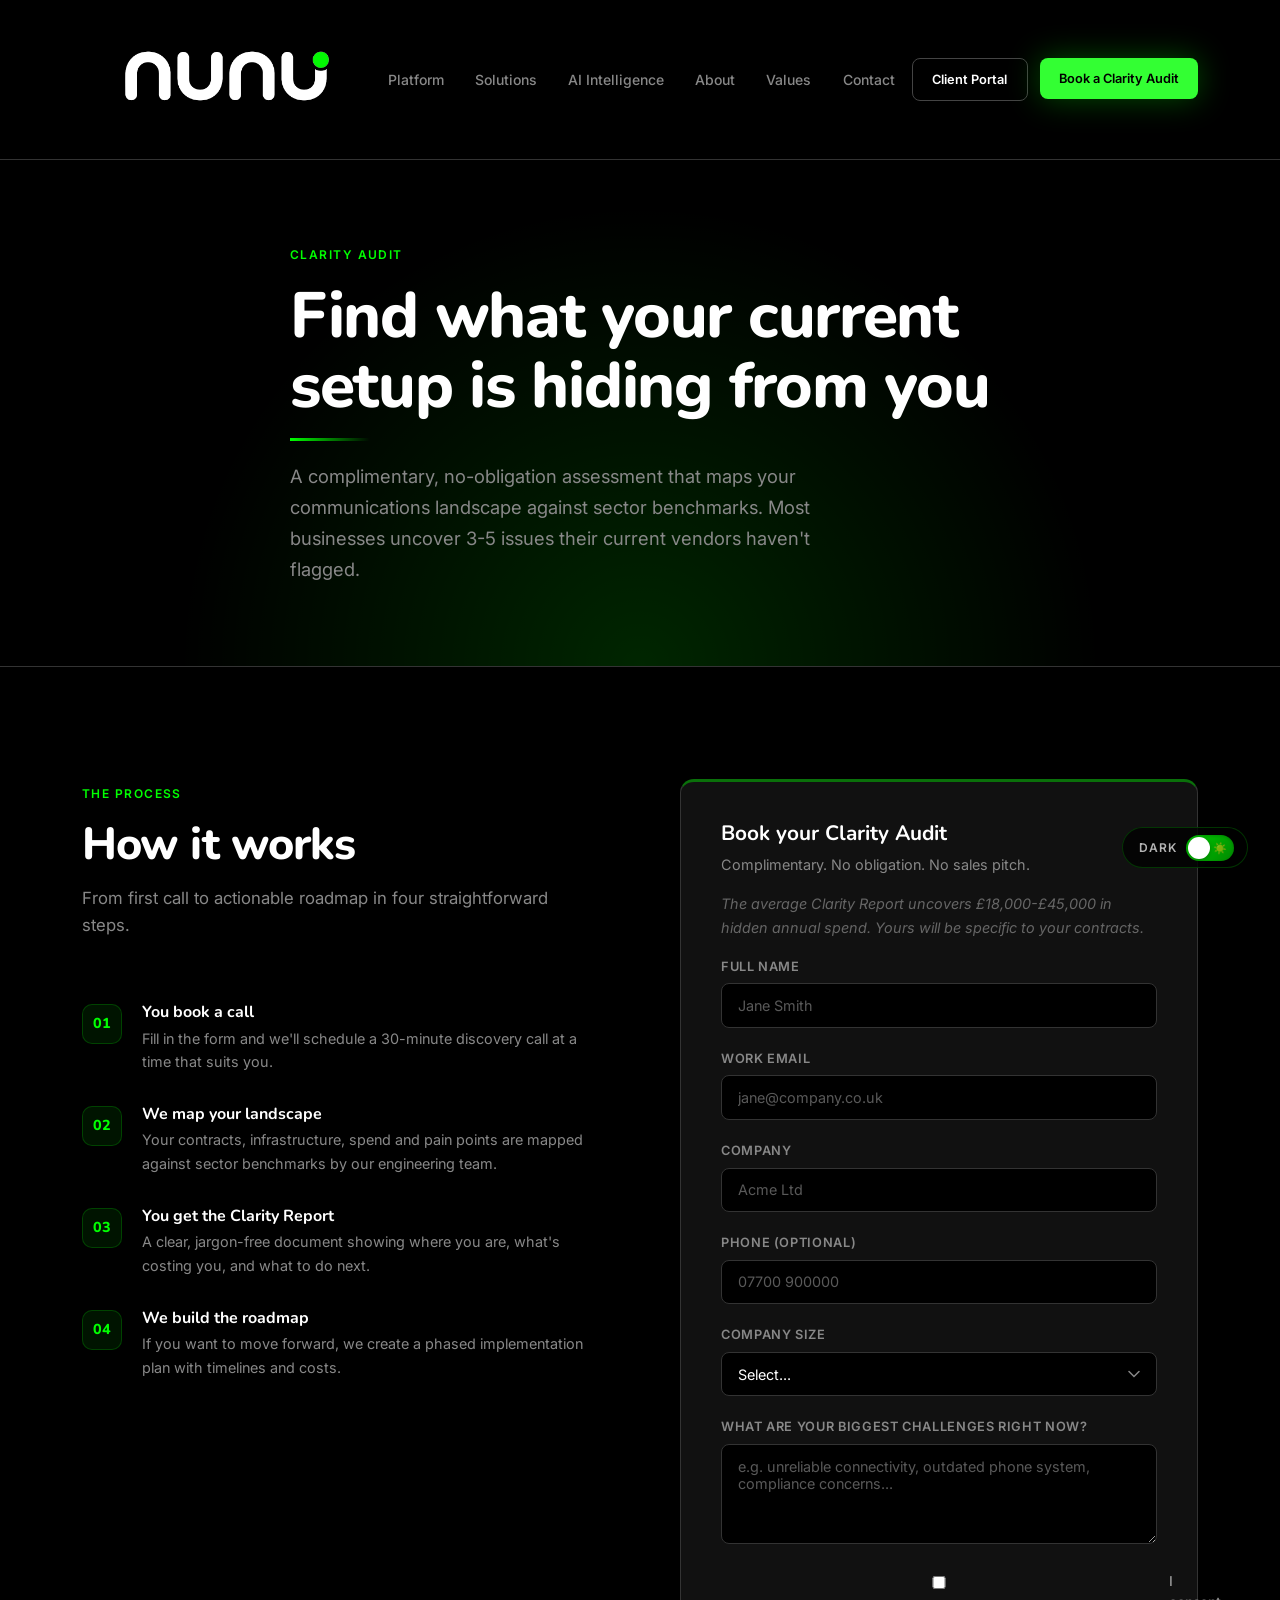
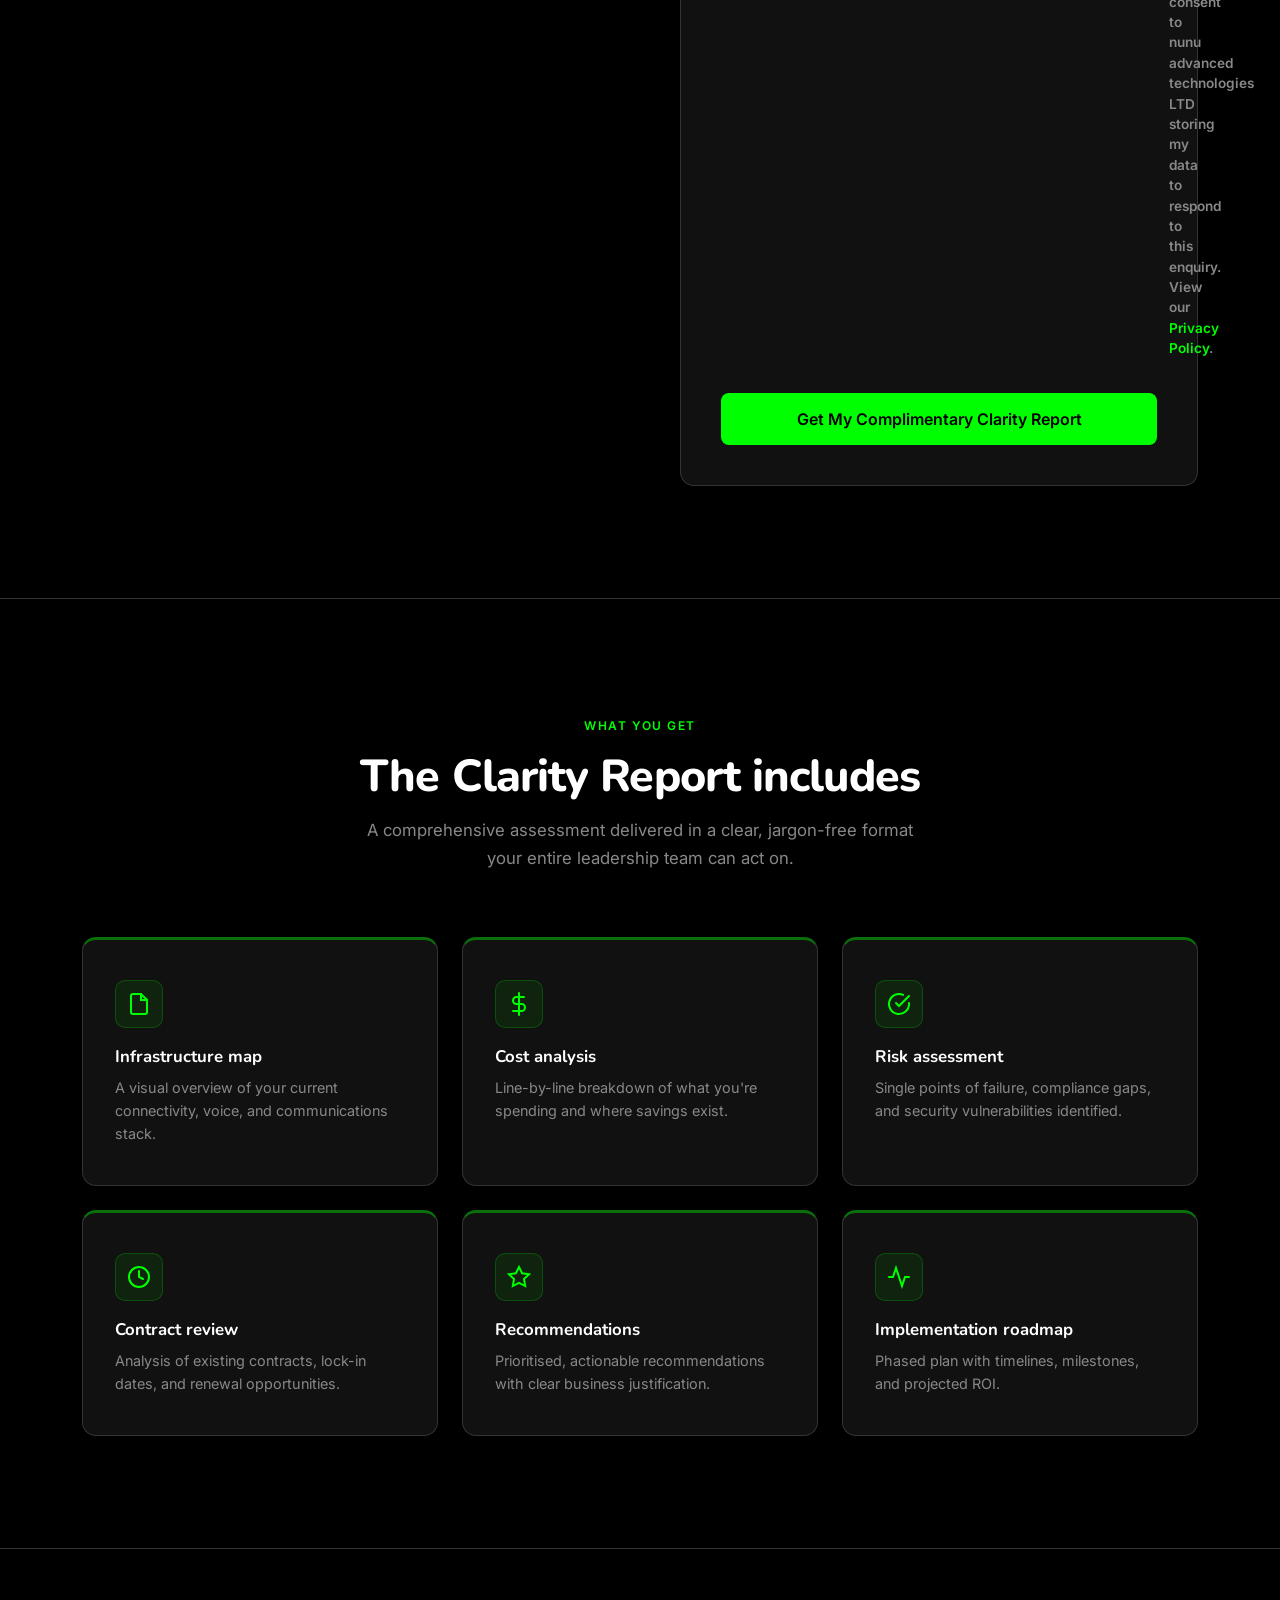
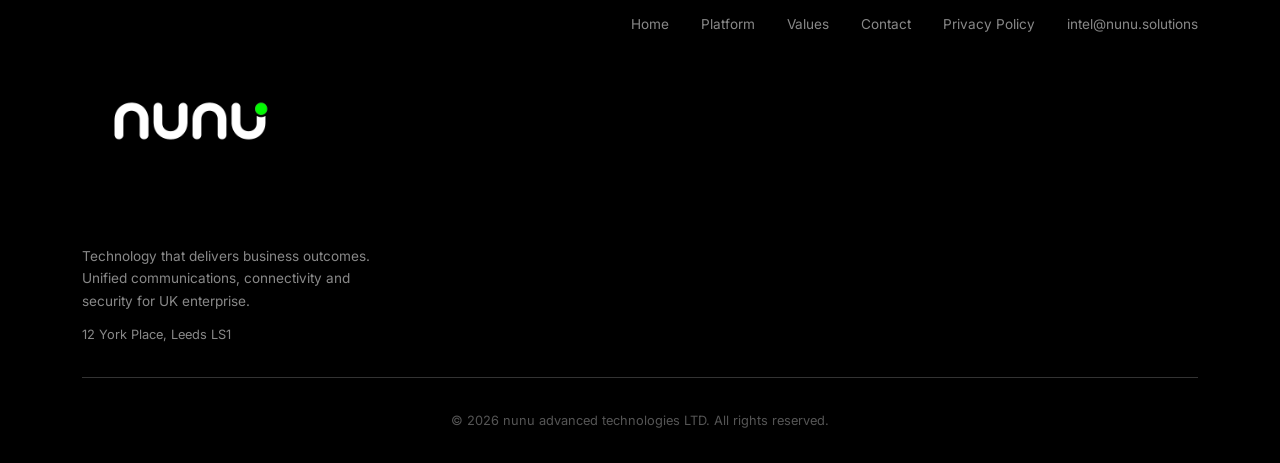
==== commit 4bd0d567: "Active nav state on all pages with matching links - Platform, Values, Contact: nav link highlighted " ====
--- a/clarity-audit.html
+++ b/clarity-audit.html
@@ -15,7 +15,7 @@
     <meta name="twitter:card" content="summary">
     <meta name="twitter:title" content="Free Clarity Audit | Communications Assessment | nunu">
     <meta name="twitter:description" content="Book a free Clarity Audit. We assess your communications infrastructure, identify savings and give you a clear, actionable roadmap.">
-    <link rel="stylesheet" href="theme-toggle.css?v=7">
+    <link rel="stylesheet" href="theme-toggle.css?v=10">
     <script>(function(){var t=localStorage.getItem('nunu-theme');if(t)document.documentElement.setAttribute('data-theme',t);})()</script>
     <link rel="preconnect" href="https://fonts.googleapis.com">
     <link rel="preconnect" href="https://fonts.gstatic.com" crossorigin>
@@ -85,9 +85,9 @@
         }
 
         .btn-primary { background: var(--green); color: var(--black); }
-        .btn-primary:hover { background: #33ff33; box-shadow: 0 0 32px rgba(0,255,0,0.3); transform: translateY(-1px); }
+        .btn-primary:hover, .btn-primary.active { background: #33ff33; box-shadow: 0 0 32px rgba(0,255,0,0.3); transform: translateY(-1px); }
         .btn-outline { background: transparent; color: var(--white); border: 1px solid #444; }
-        .btn-outline:hover { border-color: var(--green); color: var(--green); transform: translateY(-1px); }
+        .btn-outline:hover, .btn-outline.active { border-color: var(--green); color: var(--green); transform: translateY(-1px); }
         .btn:active { transform: scale(0.97); }
 
         /* REVEAL ANIMATIONS */
@@ -559,7 +559,7 @@
         </ul>
         <div class="nav-actions">
             <a href="portal.html" class="btn btn-outline" style="font-size:0.8rem; padding:0.6rem 1.2rem;">Client Portal</a>
-            <a href="clarity-audit.html" class="btn btn-primary" style="font-size:0.8rem; padding:0.6rem 1.2rem;">Book a Clarity Audit</a>
+            <a href="clarity-audit.html" class="btn btn-primary active" style="font-size:0.8rem; padding:0.6rem 1.2rem;">Book a Clarity Audit</a>
             <button class="nav-hamburger" id="hamburger" aria-label="Open menu">
                 <span></span><span></span><span></span>
             </button>
--- a/theme-toggle.css
+++ b/theme-toggle.css
@@ -46,7 +46,8 @@
     color: #111111;
     border-color: #CCCCCC;
 }
-html[data-theme="light"] .btn-outline:hover {
+html[data-theme="light"] .btn-outline:hover,
+html[data-theme="light"] .btn-outline.active {
     border-color: #00AA00;
     color: #00AA00;
 }
@@ -54,7 +55,8 @@
     background: #00AA00;
     color: #FFFFFF;
 }
-html[data-theme="light"] .btn-primary:hover {
+html[data-theme="light"] .btn-primary:hover,
+html[data-theme="light"] .btn-primary.active {
     background: #00CC00;
     box-shadow: 0 0 24px rgba(0,170,0,0.25);
 }
@@ -126,7 +128,7 @@
 html[data-theme="light"] .cap-card,
 html[data-theme="light"] .overview-card {
     background: #FFFFFF;
-    border-color: rgba(0,170,0,0.6);
+    border-color: #00BB00;
 }
 html[data-theme="light"] .evidence-card:hover,
 html[data-theme="light"] .cap-card:hover {
@@ -188,13 +190,13 @@
 
 /* AI section */
 html[data-theme="light"] .ai-visual {
-    border-color: rgba(0,170,0,0.6);
+    border-color: #00BB00;
 }
 html[data-theme="light"] .ai-visual::before {
     background: radial-gradient(circle at 30% 40%, rgba(0,170,0,0.06) 0%, transparent 60%);
 }
 html[data-theme="light"] .ai-feature {
-    border-color: rgba(0,170,0,0.6);
+    border-color: #00BB00;
 }
 html[data-theme="light"] .ai-feature:hover {
     border-color: #00CC00;
@@ -202,8 +204,8 @@
     background: transparent;
 }
 html[data-theme="light"] .ai-cap {
-    background: rgba(0,170,0,0.03);
-    border-color: rgba(0,170,0,0.6);
+    background: #FFFFFF;
+    border-color: #00BB00;
 }
 
 /* Platform nav bar (platform.html sticky nav) */
@@ -245,8 +247,8 @@
 
 /* Portal login card */
 html[data-theme="light"] .login-card {
-    background: rgba(255,255,255,0.9);
-    border-color: rgba(0,170,0,0.6);
+    background: #FFFFFF;
+    border-color: #00BB00;
     box-shadow: 0 4px 40px rgba(0,0,0,0.06);
 }
 html[data-theme="light"] .login-logo img {
@@ -303,7 +305,7 @@
 /* Back to top */
 html[data-theme="light"] .back-to-top {
     background: #FFFFFF;
-    border-color: rgba(0,170,0,0.6);
+    border-color: #00BB00;
     color: #00AA00;
 }
 html[data-theme="light"] .back-to-top:hover {
@@ -314,7 +316,7 @@
 /* Values page cards */
 html[data-theme="light"] .value-card {
     background: #FFFFFF;
-    border-color: rgba(0,170,0,0.6);
+    border-color: #00BB00;
 }
 html[data-theme="light"] .value-card:hover {
     border-color: #00CC00;
@@ -324,13 +326,13 @@
 /* Promise section */
 html[data-theme="light"] .promise-card {
     background: #FFFFFF;
-    border-color: rgba(0,170,0,0.6);
+    border-color: #00BB00;
 }
 
 /* Deliverable cards (clarity-audit) */
 html[data-theme="light"] .deliverable-card {
     background: #FFFFFF;
-    border-color: rgba(0,170,0,0.6);
+    border-color: #00BB00;
 }
 html[data-theme="light"] .deliverable-card:hover {
     border-color: #00CC00;
@@ -349,7 +351,7 @@
 /* Contact cards */
 html[data-theme="light"] .contact-card {
     background: #FFFFFF;
-    border-color: rgba(0,170,0,0.6);
+    border-color: #00BB00;
 }
 
 /* Trust items */
@@ -360,7 +362,7 @@
 /* Bento grid */
 html[data-theme="light"] .bento-item {
     background: #FFFFFF;
-    border-color: rgba(0,170,0,0.6);
+    border-color: #00BB00;
 }
 html[data-theme="light"] .bento-item:hover {
     border-color: #00CC00;
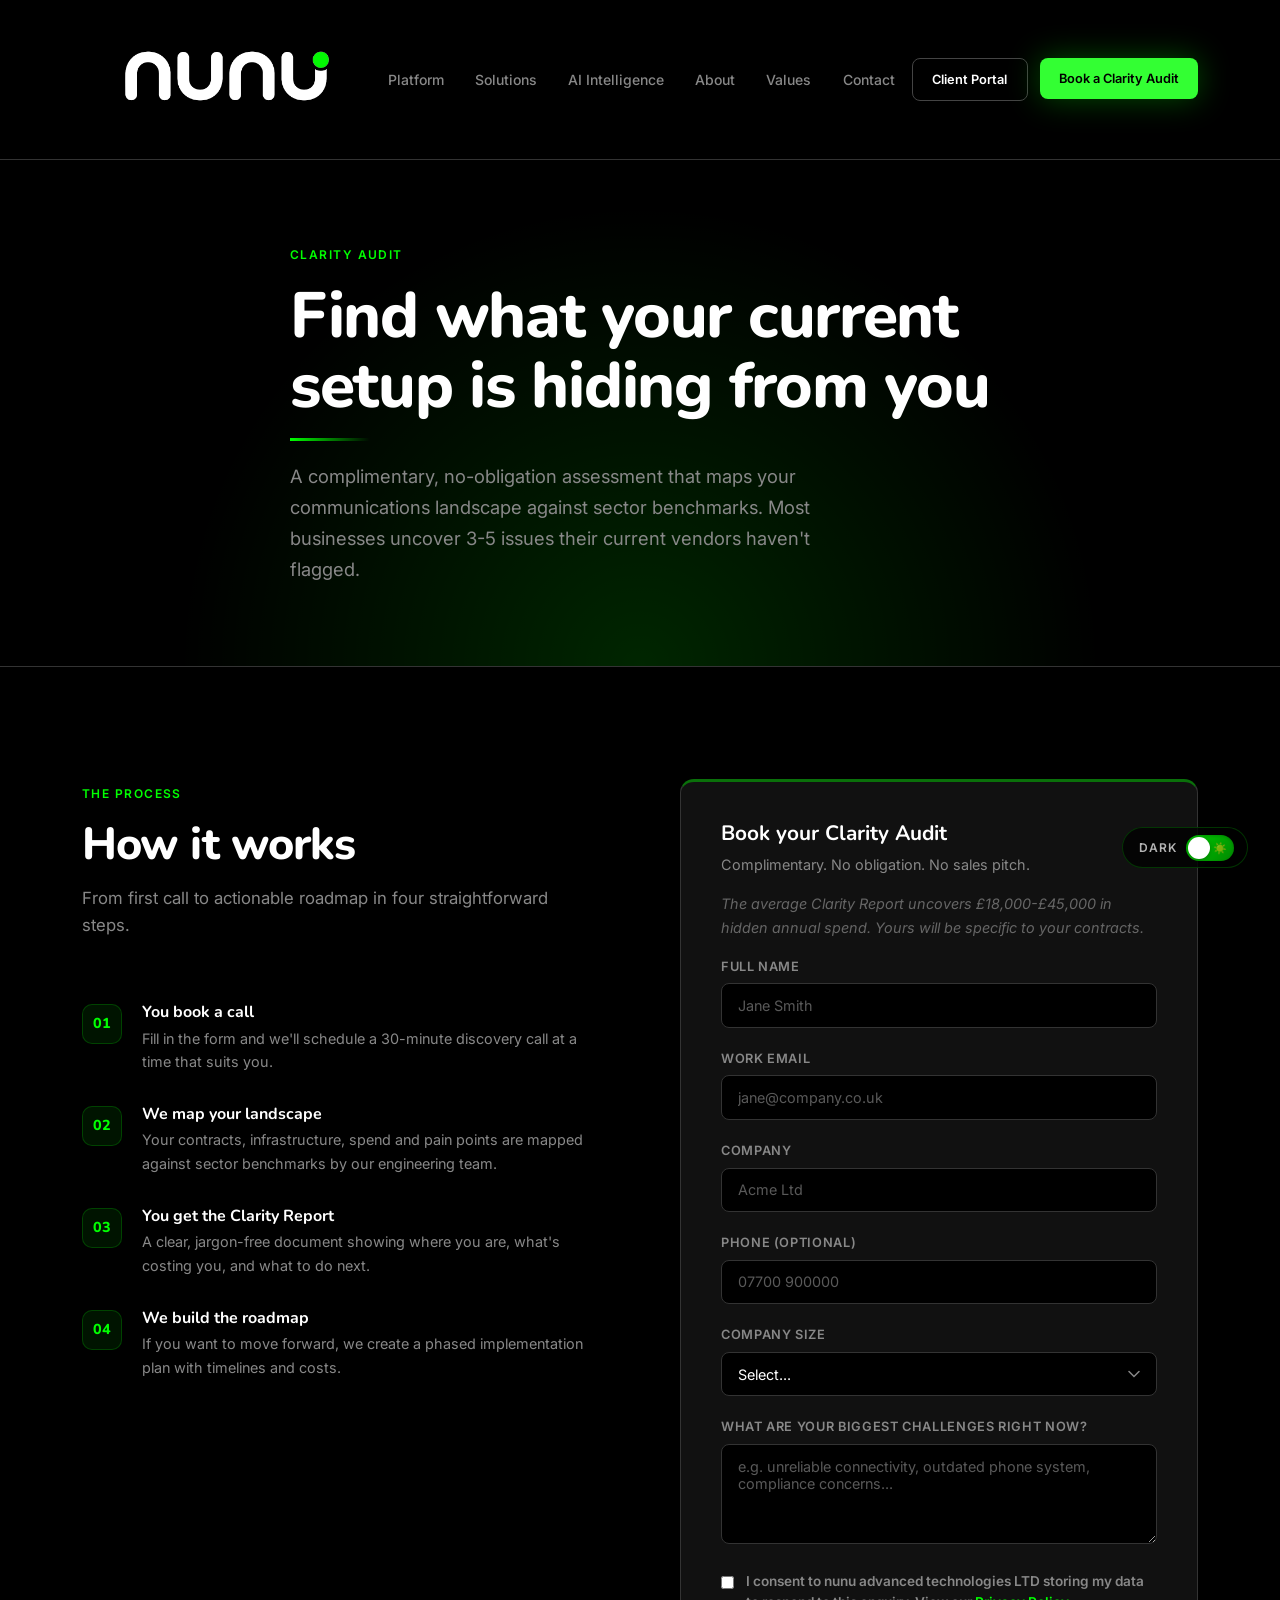
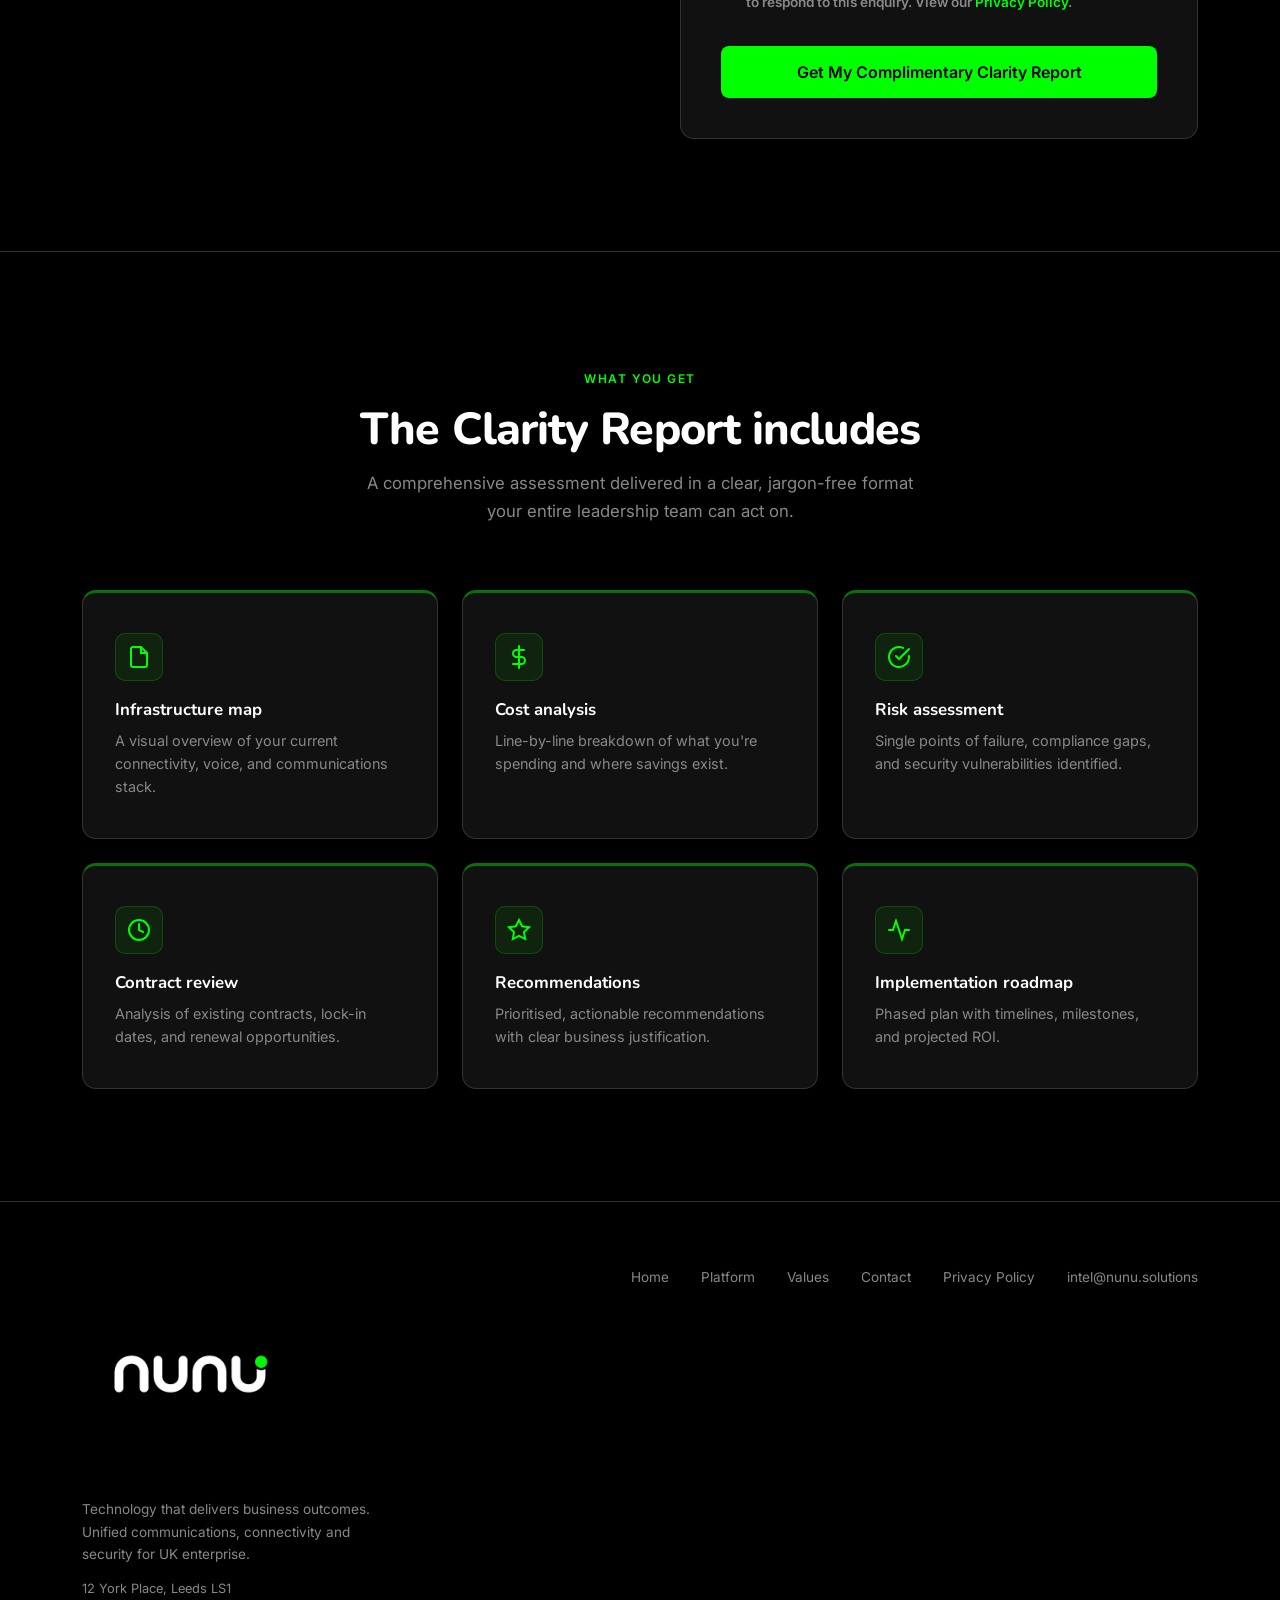
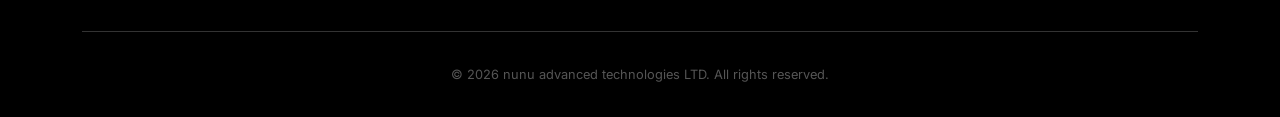
==== commit 6635f07c: "V21: Light mode visual overhaul + GDPR checkbox fix Modern depth system with layered shadows, gradie" ====
--- a/clarity-audit.html
+++ b/clarity-audit.html
@@ -15,7 +15,8 @@
     <meta name="twitter:card" content="summary">
     <meta name="twitter:title" content="Free Clarity Audit | Communications Assessment | nunu">
     <meta name="twitter:description" content="Book a free Clarity Audit. We assess your communications infrastructure, identify savings and give you a clear, actionable roadmap.">
-    <link rel="stylesheet" href="theme-toggle.css?v=10">
+    <meta name="twitter:image" content="https://nunu.solutions/nunu_Logo_High_Res_Asset.png">
+    <link rel="stylesheet" href="theme-toggle.css?v=12">
     <script>(function(){var t=localStorage.getItem('nunu-theme');if(t)document.documentElement.setAttribute('data-theme',t);})()</script>
     <link rel="preconnect" href="https://fonts.googleapis.com">
     <link rel="preconnect" href="https://fonts.gstatic.com" crossorigin>
@@ -338,7 +339,7 @@
             text-transform: uppercase;
             letter-spacing: 0.05em;
         }
-        .form-group input, .form-group select, .form-group textarea {
+        .form-group input:not([type="checkbox"]), .form-group select, .form-group textarea {
             width: 100%;
             background: var(--black);
             border: 1px solid var(--border);
@@ -541,6 +542,7 @@
     </style>
 </head>
 <body>
+<a class="skip-link" href="#main">Skip to content</a>
 <div class="cursor-glow" id="cursor-glow"></div>
 
 <!-- NAV -->
@@ -580,7 +582,7 @@
     <a class="btn btn-primary" href="clarity-audit.html">Book a Clarity Audit</a>
 </div>
 
-<main>
+<main id="main">
 
 <!-- PAGE HERO -->
 <section class="page-hero">
@@ -755,7 +757,7 @@
                 <a href="values.html">Values</a>
                 <a href="contact-us.html">Contact</a>
                 <a href="privacy.html">Privacy Policy</a>
-                <a href="mailto:intel@nunu.solutions">intel@nunu.solutions</a>
+                <a href="mailto:intel@nunu.solutions" aria-label="Email nunu">intel@nunu.solutions</a>
             </div>
         </div>
         <div class="footer-copy">
@@ -822,6 +824,21 @@
             });
         }
     });
+
+    // Form validation & submit
+    const form = document.querySelector('form');
+    if (form) {
+        form.addEventListener('submit', function(e) {
+            e.preventDefault();
+            const btn = form.querySelector('.form-submit');
+            btn.textContent = 'Submitting…';
+            btn.disabled = true;
+            btn.style.opacity = '0.7';
+            setTimeout(function() {
+                form.innerHTML = '<div style="text-align:center;padding:2rem 0;"><p style="font-size:1.2rem;color:var(--green);font-weight:700;margin-bottom:0.5rem;">Request received</p><p style="color:var(--muted);">We\'ll send your Clarity Report within 48 hours.</p></div>';
+            }, 800);
+        });
+    }
 
     // Cursor glow
     const glow = document.getElementById('cursor-glow');
--- a/theme-toggle.css
+++ b/theme-toggle.css
@@ -1,3 +1,35 @@
+/* ========== ACCESSIBILITY ========== */
+
+.skip-link {
+    position: absolute;
+    top: -100%;
+    left: 1rem;
+    z-index: 9999;
+    padding: 0.75rem 1.5rem;
+    background: var(--green, #00FF00);
+    color: #000;
+    font-weight: 700;
+    font-size: 0.9rem;
+    border-radius: 0 0 8px 8px;
+    text-decoration: none;
+    transition: top 0.2s;
+}
+.skip-link:focus {
+    top: 0;
+}
+
+.sr-only {
+    position: absolute;
+    width: 1px;
+    height: 1px;
+    padding: 0;
+    margin: -1px;
+    overflow: hidden;
+    clip: rect(0,0,0,0);
+    white-space: nowrap;
+    border: 0;
+}
+
 /* ========== LIGHT MODE OVERRIDES ========== */
 
 html[data-theme="light"] {
@@ -15,10 +47,11 @@
     color: #111111;
 }
 
-/* Nav */
+/* Nav — elevated with subtle shadow */
 html[data-theme="light"] nav {
-    background: rgba(255,255,255,0.95);
-    border-bottom-color: #DDDDDD;
+    background: rgba(255,255,255,0.97);
+    border-bottom-color: rgba(0,170,0,0.12);
+    box-shadow: 0 1px 3px rgba(0,0,0,0.04), 0 4px 12px rgba(0,0,0,0.02);
 }
 
 /* Nav logo — keep original black logo */
@@ -52,13 +85,14 @@
     color: #00AA00;
 }
 html[data-theme="light"] .btn-primary {
-    background: #00AA00;
+    background: linear-gradient(135deg, #00BB00, #009900);
     color: #FFFFFF;
+    box-shadow: 0 2px 8px rgba(0,153,0,0.2);
 }
 html[data-theme="light"] .btn-primary:hover,
 html[data-theme="light"] .btn-primary.active {
-    background: #00CC00;
-    box-shadow: 0 0 24px rgba(0,170,0,0.25);
+    background: linear-gradient(135deg, #00CC00, #00AA00);
+    box-shadow: 0 4px 16px rgba(0,170,0,0.3), 0 0 0 1px rgba(0,170,0,0.1);
 }
 
 /* Hamburger */
@@ -85,7 +119,7 @@
     background: #FFFFFF;
 }
 html[data-theme="light"] .hero::before {
-    background: radial-gradient(circle 60vw at 0% 100%, rgba(0,170,0,0.12) 0%, rgba(0,120,0,0.04) 55%, transparent 75%) !important;
+    background: radial-gradient(circle 60vw at 0% 100%, rgba(0,170,0,0.18) 0%, rgba(0,120,0,0.07) 55%, transparent 75%) !important;
 }
 html[data-theme="light"] .hero::after {
     box-shadow: 0 -1px 0 rgba(0,170,0,0.3), 0 -2px 8px rgba(0,170,0,0.12), 0 -8px 30px rgba(0,170,0,0.06), 0 -20px 80px rgba(0,170,0,0.03) !important;
@@ -103,14 +137,40 @@
     color: #777777 !important;
 }
 html[data-theme="light"] .hero-badge {
-    background: rgba(0,170,0,0.08);
-    border-color: rgba(0,170,0,0.2);
-    color: #00AA00;
-}
-
-/* Page hero (inner pages) */
+    background: rgba(0,170,0,0.06);
+    border-color: rgba(0,170,0,0.18);
+    color: #009900;
+    box-shadow: 0 1px 4px rgba(0,170,0,0.06);
+}
+
+/* Page hero (inner pages) — subtle green wash */
 html[data-theme="light"] .page-hero {
-    background: #FFFFFF;
+    background: linear-gradient(180deg, #FFFFFF 0%, #F8FDF8 100%);
+}
+
+/* Alternating section backgrounds for visual rhythm */
+html[data-theme="light"] .evidence {
+    background: #F8FAF8;
+}
+html[data-theme="light"] .why-section {
+    background: #F8FAF8;
+}
+html[data-theme="light"] .capabilities {
+    background: #FFFFFF;
+}
+
+/* Audit form card */
+html[data-theme="light"] .audit-form-card {
+    background: #FFFFFF;
+    border-color: rgba(0,187,0,0.35);
+    box-shadow: 0 4px 16px rgba(0,0,0,0.04), 0 16px 48px rgba(0,0,0,0.06);
+}
+
+/* Contact form card */
+html[data-theme="light"] .contact-form-card {
+    background: #FFFFFF;
+    border-color: rgba(0,187,0,0.35);
+    box-shadow: 0 4px 16px rgba(0,0,0,0.04), 0 16px 48px rgba(0,0,0,0.06);
 }
 
 /* Eyebrow */
@@ -123,21 +183,22 @@
     color: #666666;
 }
 
-/* Cards — evidence, capability, overview */
+/* Cards — evidence, capability, overview — elevated with shadow + green accent */
 html[data-theme="light"] .evidence-card,
 html[data-theme="light"] .cap-card,
 html[data-theme="light"] .overview-card {
     background: #FFFFFF;
-    border-color: #00BB00;
+    border-color: rgba(0,187,0,0.35);
+    box-shadow: 0 1px 3px rgba(0,0,0,0.04), 0 6px 24px rgba(0,0,0,0.03);
 }
 html[data-theme="light"] .evidence-card:hover,
 html[data-theme="light"] .cap-card:hover {
-    border-color: #00CC00;
-    box-shadow: none;
+    border-color: #00BB00;
+    box-shadow: 0 4px 16px rgba(0,170,0,0.1), 0 8px 32px rgba(0,0,0,0.04);
 }
 html[data-theme="light"] .overview-card:hover {
-    border-color: #00CC00;
-    box-shadow: none;
+    border-color: #00BB00;
+    box-shadow: 0 4px 16px rgba(0,170,0,0.1), 0 8px 32px rgba(0,0,0,0.04);
 }
 
 /* Card animated border glow — disable in light mode, use clean border instead */
@@ -151,18 +212,19 @@
     color: #00AA00;
 }
 
-/* Icon containers */
+/* Icon containers — stronger green presence */
 html[data-theme="light"] .cap-icon,
 html[data-theme="light"] .ai-cap-icon {
-    background: rgba(0,170,0,0.06);
-    border-color: rgba(0,170,0,0.3);
-}
-
-/* Tags */
+    background: rgba(0,170,0,0.1);
+    border-color: rgba(0,170,0,0.25);
+}
+
+/* Tags — crisp pill style */
 html[data-theme="light"] .tag {
-    background: rgba(0,170,0,0.06);
-    border-color: rgba(0,170,0,0.15);
-    color: #00AA00;
+    background: rgba(0,170,0,0.07);
+    border-color: rgba(0,170,0,0.18);
+    color: #009900;
+    box-shadow: 0 1px 2px rgba(0,0,0,0.03);
 }
 
 /* Stat grid */
@@ -180,32 +242,35 @@
     color: #00AA00;
 }
 
-/* CTA section */
+/* CTA section — green-tinted background for emphasis */
 html[data-theme="light"] .cta-section {
-    background: #FFFFFF;
+    background: linear-gradient(180deg, #F0FFF0 0%, #FFFFFF 100%);
 }
 html[data-theme="light"] .cta-section::before {
-    background: linear-gradient(90deg, transparent, rgba(0,170,0,0.15), transparent);
-}
-
-/* AI section */
+    background: linear-gradient(90deg, transparent, rgba(0,170,0,0.2), transparent);
+}
+
+/* AI section — subtle depth */
 html[data-theme="light"] .ai-visual {
-    border-color: #00BB00;
+    border-color: rgba(0,187,0,0.35);
+    box-shadow: 0 2px 12px rgba(0,0,0,0.03);
 }
 html[data-theme="light"] .ai-visual::before {
-    background: radial-gradient(circle at 30% 40%, rgba(0,170,0,0.06) 0%, transparent 60%);
+    background: radial-gradient(circle at 30% 40%, rgba(0,170,0,0.08) 0%, transparent 60%);
 }
 html[data-theme="light"] .ai-feature {
-    border-color: #00BB00;
+    border-color: rgba(0,187,0,0.35);
+    box-shadow: 0 1px 3px rgba(0,0,0,0.04), 0 6px 24px rgba(0,0,0,0.03);
 }
 html[data-theme="light"] .ai-feature:hover {
-    border-color: #00CC00;
-    box-shadow: none;
+    border-color: #00BB00;
+    box-shadow: 0 4px 16px rgba(0,170,0,0.1), 0 8px 32px rgba(0,0,0,0.04);
     background: transparent;
 }
 html[data-theme="light"] .ai-cap {
     background: #FFFFFF;
-    border-color: #00BB00;
+    border-color: rgba(0,187,0,0.35);
+    box-shadow: 0 1px 3px rgba(0,0,0,0.04), 0 6px 24px rgba(0,0,0,0.03);
 }
 
 /* Platform nav bar (platform.html sticky nav) */
@@ -213,7 +278,7 @@
     background: rgba(255,255,255,0.95);
 }
 html[data-theme="light"] .platform-nav-bar::after {
-    background: linear-gradient(to right, transparent, rgba(255,255,255,0.95)) !important;
+    background: linear-gradient(to right, transparent, #FFFFFF) !important;
 }
 html[data-theme="light"] .platform-nav-links a {
     color: #666666;
@@ -223,19 +288,21 @@
     color: #00AA00;
 }
 
-/* Forms */
+/* Forms — clean with subtle depth */
 html[data-theme="light"] .form-group input,
 html[data-theme="light"] .form-group select,
 html[data-theme="light"] .form-group textarea {
-    background: #FFFFFF;
-    border-color: #DDDDDD;
-    color: #111111;
+    background: #FAFAFA;
+    border-color: #E0E0E0;
+    color: #111111;
+    box-shadow: inset 0 1px 2px rgba(0,0,0,0.04);
 }
 html[data-theme="light"] .form-group input:focus,
 html[data-theme="light"] .form-group select:focus,
 html[data-theme="light"] .form-group textarea:focus {
+    background: #FFFFFF;
     border-color: #00AA00;
-    box-shadow: 0 0 16px rgba(0,170,0,0.12);
+    box-shadow: 0 0 0 3px rgba(0,170,0,0.08), 0 0 16px rgba(0,170,0,0.06);
 }
 html[data-theme="light"] .form-group input::placeholder,
 html[data-theme="light"] .form-group textarea::placeholder {
@@ -248,8 +315,8 @@
 /* Portal login card */
 html[data-theme="light"] .login-card {
     background: #FFFFFF;
-    border-color: #00BB00;
-    box-shadow: 0 4px 40px rgba(0,0,0,0.06);
+    border-color: rgba(0,187,0,0.35);
+    box-shadow: 0 4px 16px rgba(0,0,0,0.04), 0 16px 48px rgba(0,0,0,0.06);
 }
 html[data-theme="light"] .login-logo img {
     filter: none !important;
@@ -271,13 +338,14 @@
     color: #666666;
 }
 
-/* Footer */
+/* Footer — soft grey background for contrast anchor */
 html[data-theme="light"] footer {
-    border-top-color: #DDDDDD;
+    background: #F7F9F7;
+    border-top: 1px solid rgba(0,170,0,0.1);
 }
 html[data-theme="light"] .footer-copy {
     color: #999999;
-    border-top-color: #DDDDDD;
+    border-top-color: rgba(0,170,0,0.08);
 }
 
 /* Scrollbar */
@@ -305,42 +373,46 @@
 /* Back to top */
 html[data-theme="light"] .back-to-top {
     background: #FFFFFF;
-    border-color: #00BB00;
-    color: #00AA00;
+    border-color: rgba(0,187,0,0.35);
+    color: #00AA00;
+    box-shadow: 0 2px 12px rgba(0,0,0,0.06);
 }
 html[data-theme="light"] .back-to-top:hover {
-    border-color: #00CC00;
-    box-shadow: none;
+    border-color: #00BB00;
+    box-shadow: 0 4px 16px rgba(0,170,0,0.15);
 }
 
 /* Values page cards */
 html[data-theme="light"] .value-card {
     background: #FFFFFF;
-    border-color: #00BB00;
+    border-color: rgba(0,187,0,0.35);
+    box-shadow: 0 1px 3px rgba(0,0,0,0.04), 0 6px 24px rgba(0,0,0,0.03);
 }
 html[data-theme="light"] .value-card:hover {
-    border-color: #00CC00;
-    box-shadow: none;
+    border-color: #00BB00;
+    box-shadow: 0 4px 16px rgba(0,170,0,0.1), 0 8px 32px rgba(0,0,0,0.04);
 }
 
 /* Promise section */
 html[data-theme="light"] .promise-card {
     background: #FFFFFF;
-    border-color: #00BB00;
+    border-color: rgba(0,187,0,0.35);
+    box-shadow: 0 1px 3px rgba(0,0,0,0.04), 0 6px 24px rgba(0,0,0,0.03);
 }
 
 /* Deliverable cards (clarity-audit) */
 html[data-theme="light"] .deliverable-card {
     background: #FFFFFF;
-    border-color: #00BB00;
+    border-color: rgba(0,187,0,0.35);
+    box-shadow: 0 1px 3px rgba(0,0,0,0.04), 0 6px 24px rgba(0,0,0,0.03);
 }
 html[data-theme="light"] .deliverable-card:hover {
-    border-color: #00CC00;
-    box-shadow: none;
+    border-color: #00BB00;
+    box-shadow: 0 4px 16px rgba(0,170,0,0.1), 0 8px 32px rgba(0,0,0,0.04);
 }
 html[data-theme="light"] .deliverable-icon {
-    background: rgba(0,170,0,0.06);
-    border-color: rgba(0,170,0,0.3);
+    background: rgba(0,170,0,0.1);
+    border-color: rgba(0,170,0,0.25);
 }
 
 /* Process steps */
@@ -351,7 +423,8 @@
 /* Contact cards */
 html[data-theme="light"] .contact-card {
     background: #FFFFFF;
-    border-color: #00BB00;
+    border-color: rgba(0,187,0,0.35);
+    box-shadow: 0 1px 3px rgba(0,0,0,0.04), 0 6px 24px rgba(0,0,0,0.03);
 }
 
 /* Trust items */
@@ -362,14 +435,16 @@
 /* Bento grid */
 html[data-theme="light"] .bento-item {
     background: #FFFFFF;
-    border-color: #00BB00;
+    border-color: rgba(0,187,0,0.35);
+    box-shadow: 0 1px 3px rgba(0,0,0,0.04), 0 6px 24px rgba(0,0,0,0.03);
 }
 html[data-theme="light"] .bento-item:hover {
-    border-color: #00CC00;
-    box-shadow: none;
+    border-color: #00BB00;
+    box-shadow: 0 4px 16px rgba(0,170,0,0.1), 0 8px 32px rgba(0,0,0,0.04);
 }
 html[data-theme="light"] .bento-item.featured {
-    border-color: rgba(0,170,0,0.3);
+    border-color: rgba(0,170,0,0.5);
+    box-shadow: 0 2px 8px rgba(0,170,0,0.08), 0 8px 32px rgba(0,0,0,0.04);
 }
 
 /* ========== THEME TOGGLE BUTTON ========== */
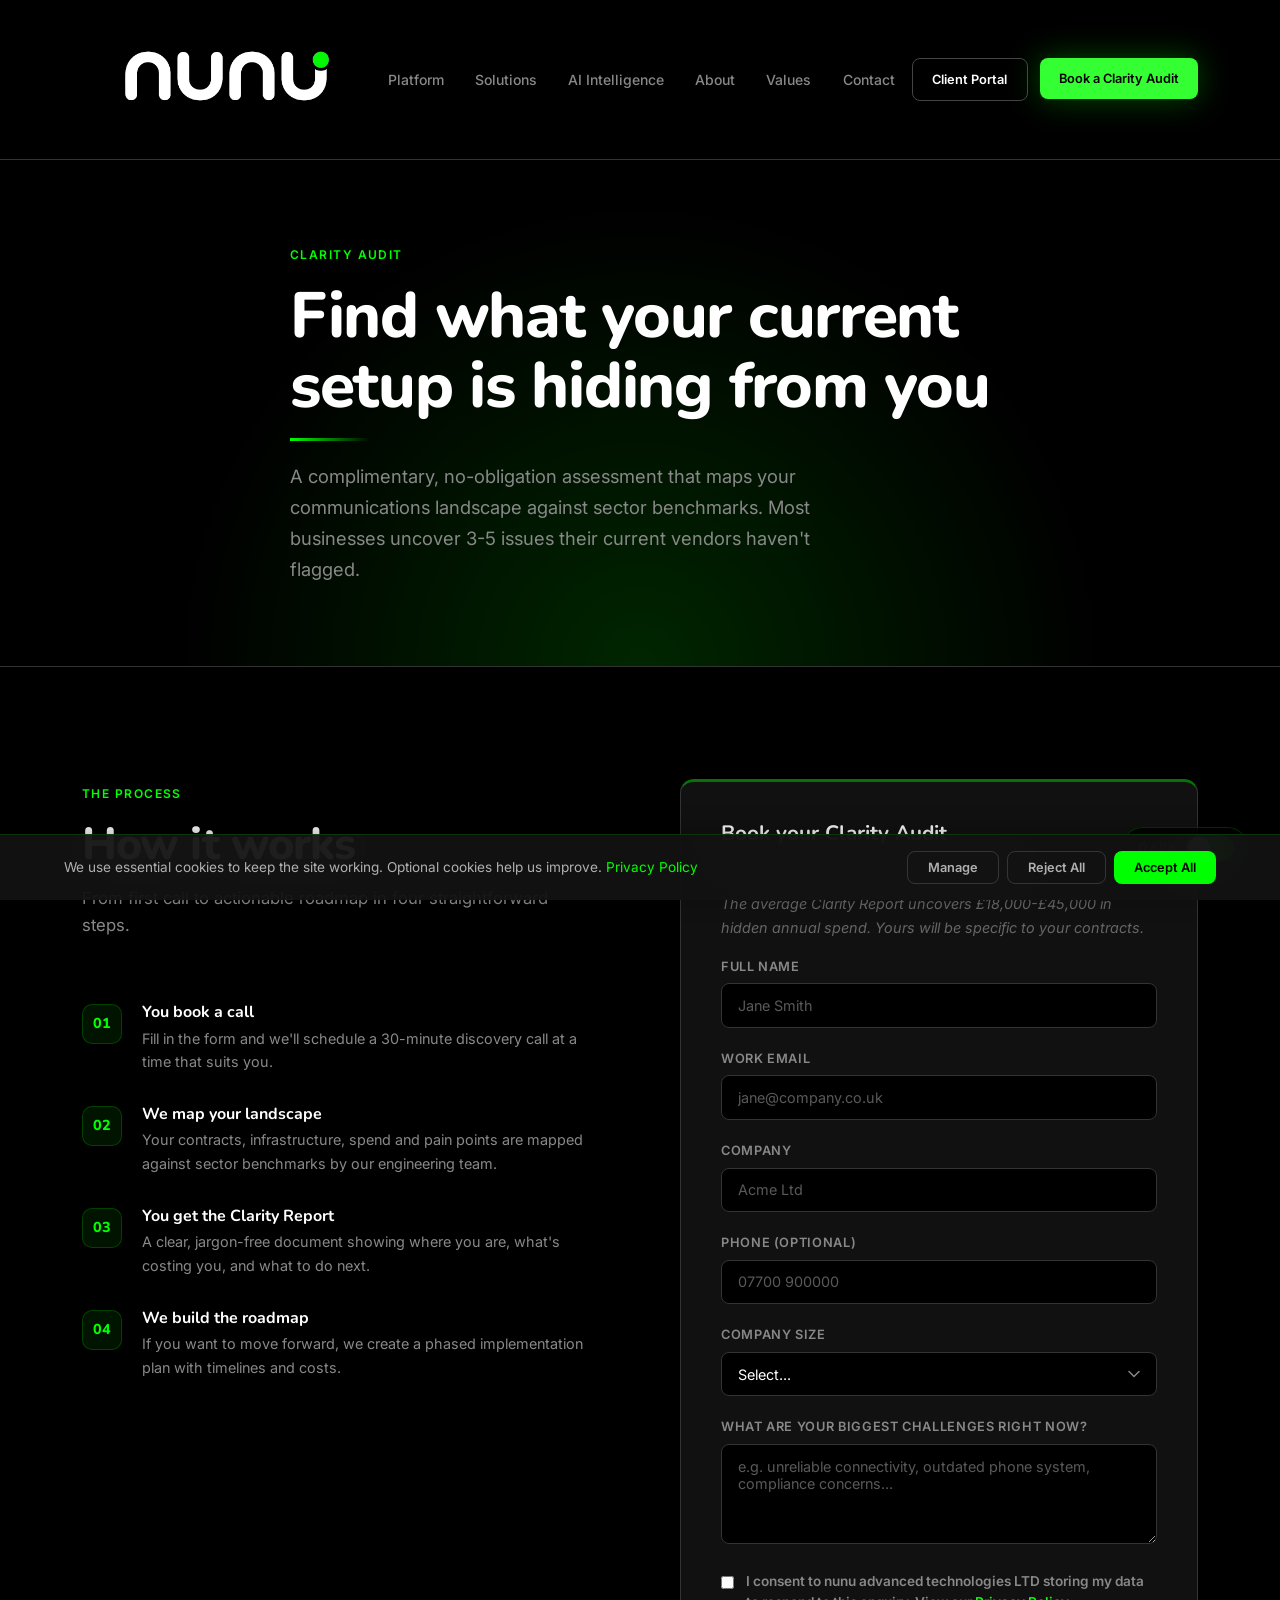
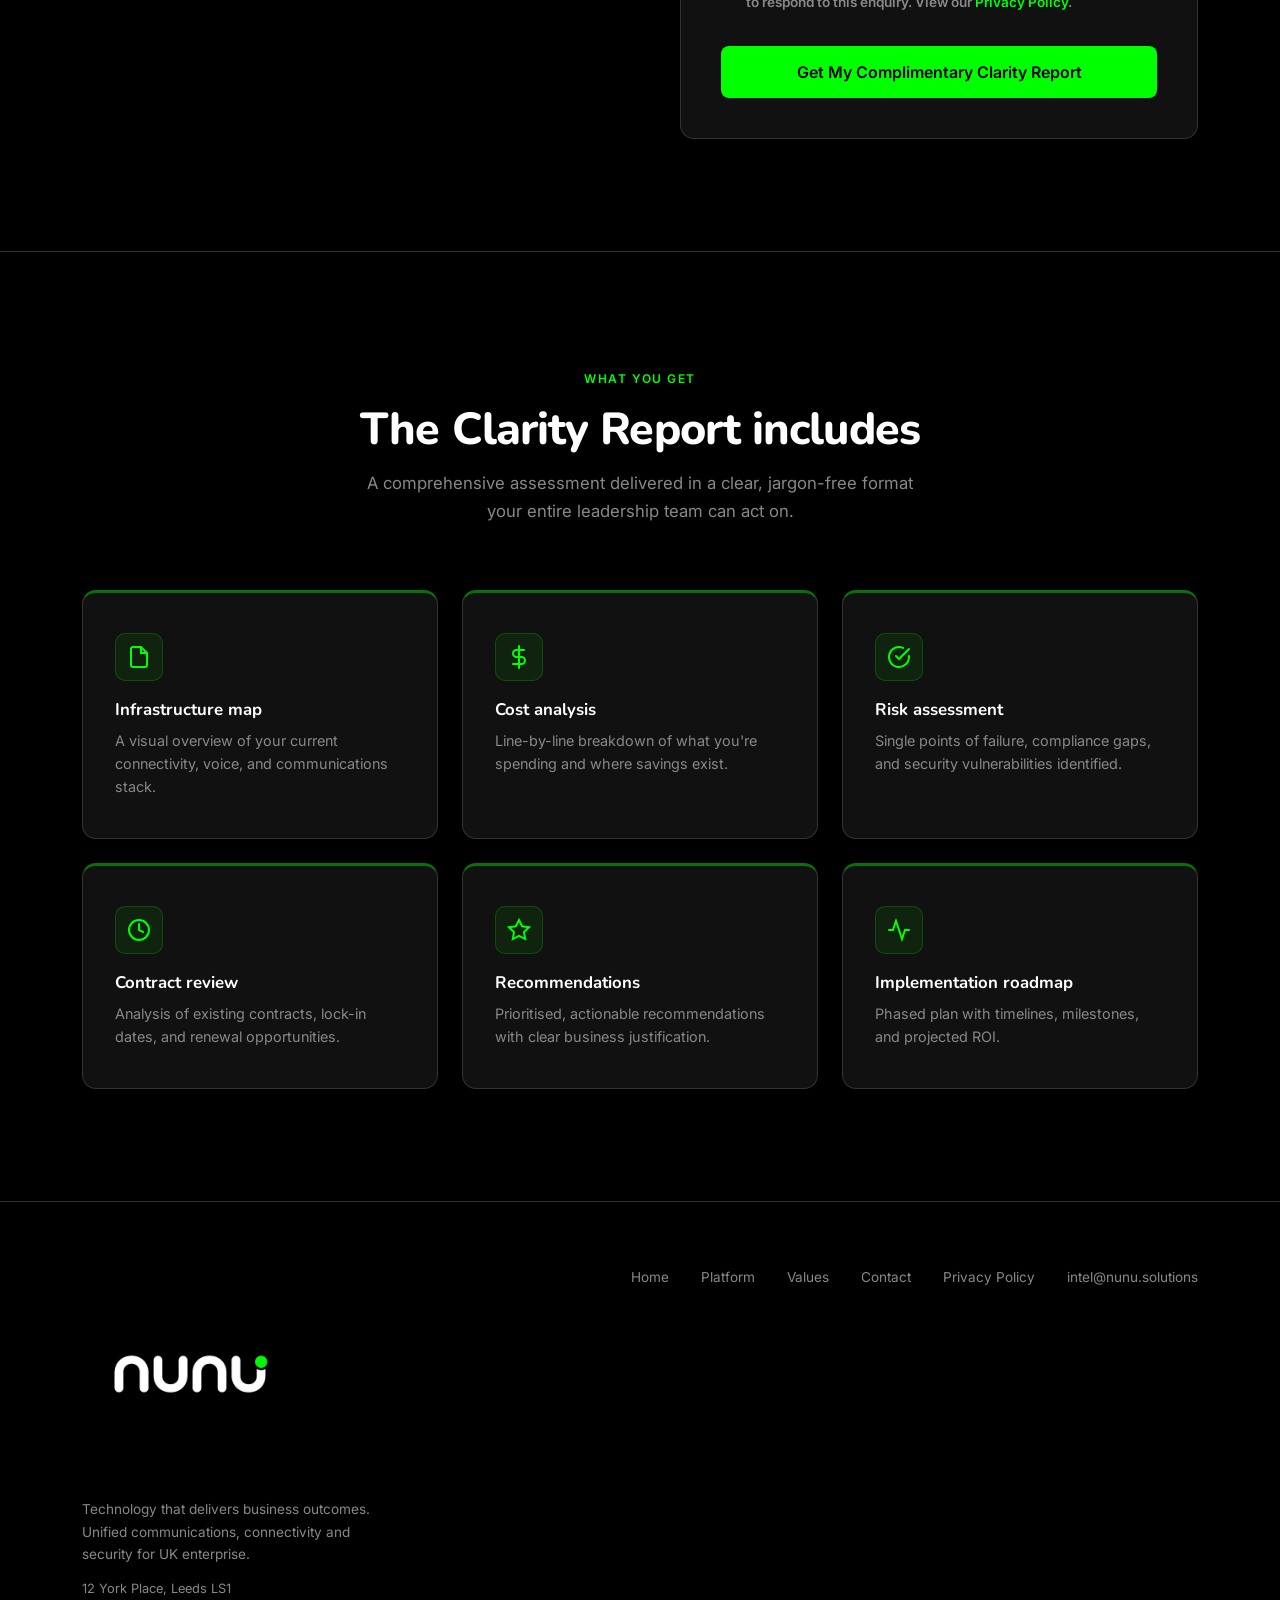
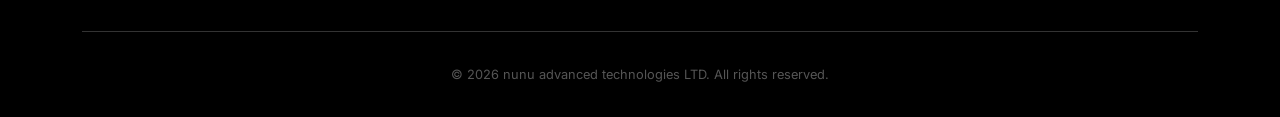
==== commit 3a7f125a: "V22: Cookie consent banner with granular preferences + privacy policy update GDPR-compliant cookie b" ====
--- a/clarity-audit.html
+++ b/clarity-audit.html
@@ -863,6 +863,7 @@
     </span>
 </button></div>
 <script src="logo-loader.js"></script>
+<script src="cookie-consent.js"></script>
 <script src="theme-toggle.js"></script>
 </body>
 </html>
